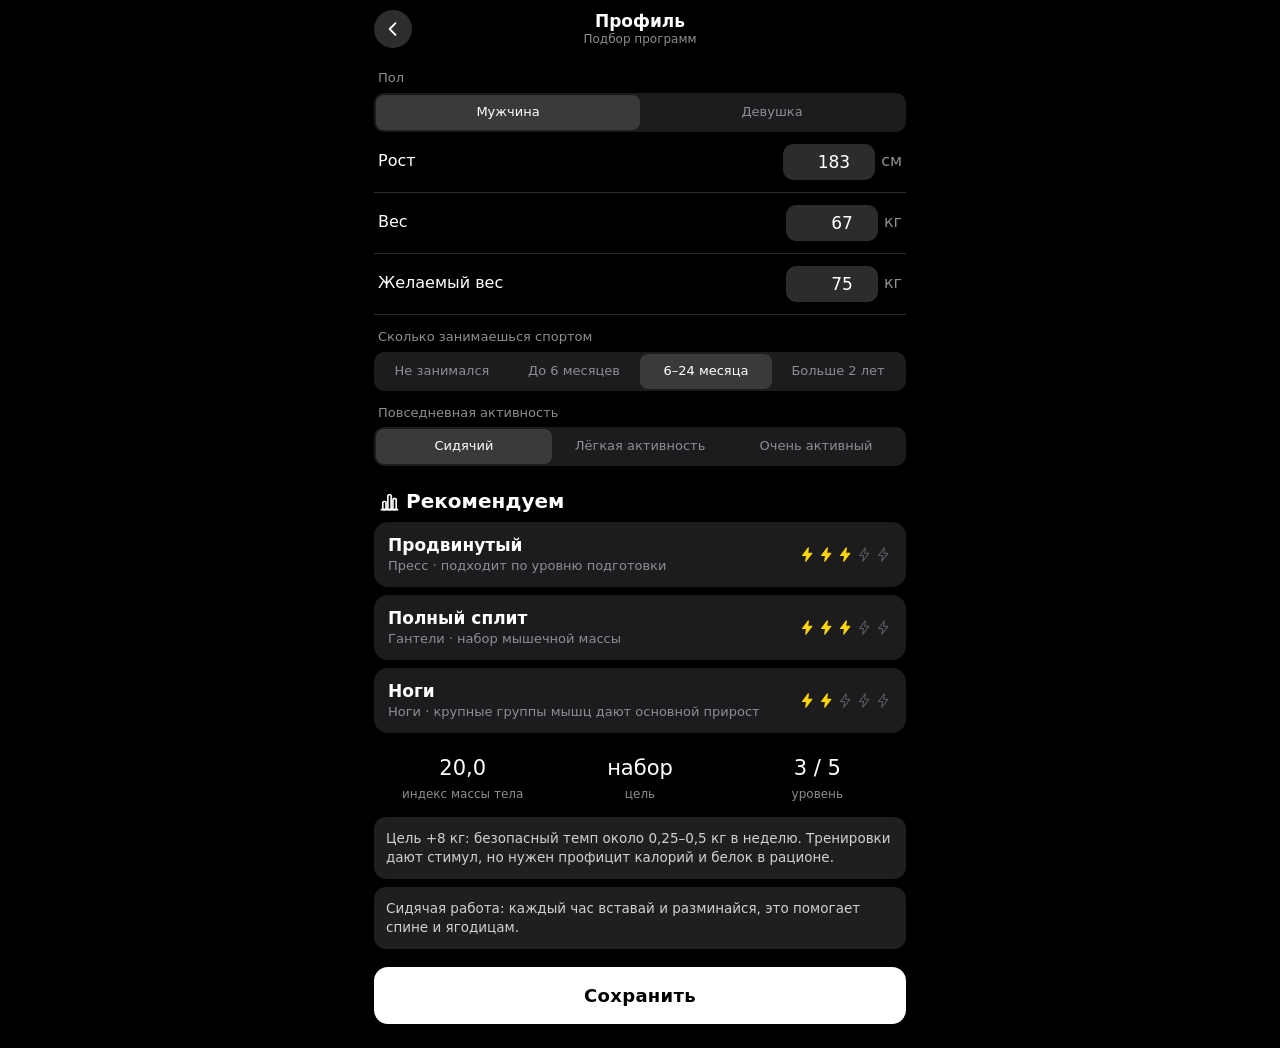
==== index.html @ 57a80816 "Первая версия" ====
<!doctype html>
<html lang="ru">
<head>
<meta charset="utf-8">
<meta name="viewport" content="width=device-width, initial-scale=1, viewport-fit=cover, user-scalable=no">
<title>Тренер</title>
<meta name="theme-color" content="#000000">
<meta name="apple-mobile-web-app-capable" content="yes">
<meta name="mobile-web-app-capable" content="yes">
<meta name="apple-mobile-web-app-status-bar-style" content="black-translucent">
<meta name="apple-mobile-web-app-title" content="Тренер">
<link rel="manifest" href="manifest.webmanifest">
<link rel="apple-touch-icon" href="icons/180.png">
<link rel="icon" href="icons/192.png">
<link rel="stylesheet" href="style.css">
</head>
<body>
<div id="app"></div>
<div id="sheet" class="sheet" hidden></div>
<script src="data.js"></script>
<script src="app.js"></script>
</body>
</html>
---- style.css ----
:root {
  --bg: #000; --fg: #fff; --dim: #8e8e93; --dim2: #5a5a5e; --card: #1c1c1e; --line: #2a2a2c;
  --sat: env(safe-area-inset-top, 0px); --sab: env(safe-area-inset-bottom, 0px);
}
* { box-sizing: border-box; -webkit-tap-highlight-color: transparent; }
html, body { margin: 0; height: 100%; background: var(--bg); color: var(--fg); overscroll-behavior: none; }
body { font: 16px/1.3 -apple-system, "SF Pro Text", system-ui, Roboto, sans-serif; -webkit-user-select: none; user-select: none; }
button { font: inherit; color: inherit; background: none; border: 0; padding: 0; cursor: pointer; }
#app { min-height: 100%; max-width: 560px; margin: 0 auto; position: relative; }
.screen { min-height: 100vh; min-height: 100dvh; padding-bottom: calc(var(--sab) + 24px); }

/* --- top bar --- */
.bar { display: flex; align-items: center; justify-content: space-between; padding: calc(var(--sat) + 10px) 14px 8px; position: relative; z-index: 2; }
.bar h1 { font-size: 17px; font-weight: 600; margin: 0; text-align: center; flex: 1; }
.bar small { display: block; font-size: 12px; color: var(--dim); font-weight: 400; }
.rbtn { width: 38px; height: 38px; border-radius: 50%; background: rgba(60, 60, 62, .75); display: grid; place-items: center; flex: none; }
.rbtn svg { width: 20px; height: 20px; stroke: #fff; fill: none; stroke-width: 2.2; stroke-linecap: round; stroke-linejoin: round; }
.rbtn.ghost { visibility: hidden; }

/* --- home --- */
.tabs { display: flex; gap: 8px; padding: 6px 14px 14px; }
.tab { flex: 1; padding: 10px 0; border-radius: 12px; background: var(--card); color: var(--dim); font-weight: 600; }
.tab.on { background: #fff; color: #000; }
.pcard { position: relative; display: block; width: calc(100% - 28px); margin: 0 14px 10px; height: 150px; border-radius: 16px; overflow: hidden; text-align: left; padding: 16px; background: linear-gradient(150deg, #3b3b3e 0%, #121213 70%); border: 1px solid var(--line); }
.pcard::before { content: ""; position: absolute; inset: 0; background: radial-gradient(circle at 85% 20%, rgba(255,255,255,.14), transparent 55%); }
.pcard b { position: relative; font-size: 22px; font-weight: 600; display: block; }
.pcard span { position: absolute; right: 14px; bottom: 12px; color: #d0d0d3; font-size: 14px; }
.pcard em { position: absolute; left: 16px; bottom: 12px; color: var(--dim); font-size: 13px; font-style: normal; }
.hint { color: var(--dim2); font-size: 13px; padding: 4px 18px 0; }

.nav { position: fixed; left: 0; right: 0; bottom: 0; display: flex; justify-content: center; background: rgba(0,0,0,.92); border-top: 1px solid var(--line); padding-bottom: var(--sab); z-index: 5; }
.nav > div { display: flex; width: 100%; max-width: 560px; }
.nav button { flex: 1; padding: 12px 0 10px; color: var(--dim); font-size: 12px; display: grid; justify-items: center; gap: 3px; }
.nav button.on { color: #fff; }
.nav svg { width: 24px; height: 24px; stroke: currentColor; fill: none; stroke-width: 1.9; stroke-linecap: round; stroke-linejoin: round; }
.has-nav { padding-bottom: calc(var(--sab) + 80px); }

/* --- program --- */
.hero { position: relative; height: 262px; margin-top: calc(-1 * (var(--sat) + 58px)); padding-top: calc(var(--sat) + 58px); background: linear-gradient(160deg, #4a4a4d 0%, #1b1b1c 55%, #0a0a0a 100%); overflow: hidden; }
.hero::after { content: ""; position: absolute; inset: 0; background: radial-gradient(circle at 78% 30%, rgba(255,255,255,.16), transparent 50%), repeating-linear-gradient(115deg, rgba(255,255,255,.03) 0 2px, transparent 2px 16px); }
.hero .sub { position: absolute; left: 0; right: 0; top: 48%; text-align: center; font-size: 22px; font-weight: 300; color: #e5e5e7; z-index: 1; }
.hero .stats { position: absolute; left: 14px; right: 14px; bottom: 12px; display: flex; justify-content: space-between; font-size: 13px; color: #e5e5e7; z-index: 1; }
.start { display: block; width: 100%; background: #fff; color: #000; padding: 20px 0; font-size: 18px; letter-spacing: .3px; text-align: center; font-weight: 500; }
.days { display: flex; justify-content: center; align-items: center; gap: 22px; padding: 16px 0 6px; font-size: 20px; }
.days button { width: 36px; height: 36px; display: grid; place-items: center; }
.days svg { width: 20px; height: 20px; stroke: #fff; fill: none; stroke-width: 2.4; stroke-linecap: round; stroke-linejoin: round; }
.days button:disabled { opacity: .25; }
.days .done { font-size: 12px; color: var(--dim); display: block; text-align: center; }
.items { padding: 4px 16px 0; }
.it { display: flex; align-items: center; gap: 14px; padding: 9px 0; }
.it img { width: 48px; height: 48px; border-radius: 8px; object-fit: cover; background: #222; flex: none; }
.it .t { flex: 1; min-width: 0; }
.it .t div { font-size: 16px; }
.it .t small { color: var(--dim2); font-size: 14px; }
.it .kg { color: #fff; font-size: 16px; padding: 8px 4px 8px 12px; }

/* --- workout --- */
.wk { display: flex; flex-direction: column; min-height: 100vh; min-height: 100dvh; padding-bottom: calc(var(--sab) + 14px); }
.wk .name { text-align: center; font-size: 24px; font-weight: 500; padding: 4px 20px 0; min-height: 66px; display: grid; place-items: center; line-height: 1.15; }
.fig { position: relative; flex: 1; min-height: 190px; max-height: 42vh; margin: 6px 12px 0; border-radius: 14px; overflow: hidden; background: #0d0d0e; }
.fig img { position: absolute; inset: 0; width: 100%; height: 100%; object-fit: contain; opacity: 0; filter: contrast(1.05); }
.fig img.a { animation: fa 1.5s steps(1, end) infinite; }
.fig img.b { animation: fb 1.5s steps(1, end) infinite; }
@keyframes fa { 0%, 49.99% { opacity: 1 } 50%, 100% { opacity: 0 } }
@keyframes fb { 0%, 49.99% { opacity: 0 } 50%, 100% { opacity: 1 } }
.ringbox { position: relative; width: 210px; height: 210px; margin: -28px auto 0; flex: none; z-index: 1; }
.ringbox svg { width: 100%; height: 100%; transform: rotate(-90deg); }
.ringbox circle { fill: rgba(20,20,22,.72); stroke-width: 4; }
.ringbox .bg { stroke: rgba(255,255,255,.22); }
.ringbox .fgc { stroke: #fff; stroke-linecap: round; fill: none; transition: stroke-dashoffset .12s linear; }
.ringbox .num { position: absolute; inset: 0; display: grid; place-content: center; text-align: center; }
.ringbox .num b { font-size: 76px; font-weight: 200; line-height: 1; letter-spacing: -2px; font-variant-numeric: tabular-nums; }
.ringbox .num small { color: #c9c9cc; font-size: 15px; margin-top: 4px; }
.ringbox .pp { position: absolute; left: 50%; bottom: 26px; transform: translateX(-50%); width: 44px; height: 36px; display: grid; place-items: center; }
.ringbox .pp svg { width: 22px; height: 22px; transform: none; fill: #fff; }
.setline { text-align: center; color: #cfcfd2; font-size: 15px; min-height: 22px; padding-top: 10px; }
.wt { display: inline-flex; align-items: center; gap: 10px; margin-left: 8px; }
.wt button { width: 28px; height: 28px; border-radius: 50%; background: #2a2a2c; font-size: 18px; line-height: 1; }
.big { margin: 12px 16px 0; background: #fff; color: #000; border-radius: 14px; padding: 17px 0; font-size: 18px; font-weight: 600; text-align: center; letter-spacing: .3px; }
.big.sec { background: #2a2a2c; color: #fff; }
.row2 { display: flex; gap: 10px; margin: 12px 16px 0; }
.row2 .big { flex: 1; margin: 0; }
.next { text-align: center; color: var(--dim2); font-size: 13px; margin-top: 16px; }
.next b { display: block; font-weight: 400; color: #d0d0d3; font-size: 17px; margin-top: 2px; min-height: 22px; }
.dots { display: flex; justify-content: center; gap: 6px; margin-top: 12px; }
.dots i { width: 6px; height: 6px; border-radius: 50%; background: #444; }
.dots i.done { background: #aaa; } .dots i.cur { background: #fff; }
.pulse .num b { animation: pl 1s ease-out; }
@keyframes pl { 0% { transform: scale(1.25) } 100% { transform: scale(1) } }

/* --- stats --- */
.sum { display: flex; justify-content: space-between; align-items: center; padding: 6px 20px 14px; }
.sum .c { text-align: center; } .sum b { font-size: 28px; font-weight: 300; display: block; } .sum small { color: var(--dim); font-size: 13px; }
.dh { background: #1f1f21; color: #cfcfd2; text-align: center; padding: 10px; font-size: 15px; }
.hrow { display: flex; align-items: center; justify-content: space-between; padding: 14px 18px; border-bottom: 1px solid var(--line); }
.hrow .l div { font-size: 17px; } .hrow .l small { color: var(--dim); font-size: 14px; }
.hrow .r { text-align: right; color: #d0d0d3; font-size: 14px; line-height: 1.7; }
.empty { text-align: center; color: var(--dim2); padding: 60px 30px; }
.link { color: #fff; text-decoration: underline; padding: 14px 18px; display: inline-block; }

/* --- finish / sheet --- */
.fin { display: grid; place-content: center; text-align: center; min-height: 100vh; padding: 30px; gap: 8px; }
.fin h2 { font-size: 30px; font-weight: 300; margin: 0 0 14px; }
.fin .g { display: flex; justify-content: center; gap: 28px; margin-bottom: 22px; } .fin .g div b { display: block; font-size: 30px; font-weight: 300; } .fin .g small { color: var(--dim); }
.sheet { position: fixed; inset: 0; background: rgba(0,0,0,.6); z-index: 20; display: flex; align-items: flex-end; justify-content: center; }
.sheet[hidden] { display: none; }
.sheet .in { background: #1c1c1e; width: 100%; max-width: 560px; border-radius: 18px 18px 0 0; padding: 18px 18px calc(var(--sab) + 18px); }
.sheet h3 { margin: 0 0 12px; font-size: 18px; font-weight: 600; }
.sheet .opt { display: flex; justify-content: space-between; align-items: center; padding: 12px 0; border-bottom: 1px solid #2c2c2e; gap: 12px; }
.sheet .opt small { color: var(--dim); display: block; font-size: 12px; }
.seg { display: flex; background: #2c2c2e; border-radius: 9px; padding: 2px; } .seg button { padding: 6px 12px; border-radius: 7px; font-size: 14px; color: var(--dim); } .seg button.on { background: #fff; color: #000; }
.sheet input[type=range] { width: 130px; }
.sheet .big { margin: 16px 0 0; }

@media (max-height: 720px) {
  .ringbox { width: 168px; height: 168px; margin-top: -20px; }
  .ringbox .num b { font-size: 58px; }
  .ringbox .pp { bottom: 14px; }
  .fig { min-height: 120px; }
  .wk .name { font-size: 21px; min-height: 52px; }
  .big { padding: 14px 0; }
}
.sheet textarea, .sheet input[type=number] { width: 100%; background: #2c2c2e; color: #fff; border: 0; border-radius: 10px; padding: 10px; font: 13px/1.4 ui-monospace, monospace; -webkit-user-select: text; user-select: text; }
.sheet input[type=number] { width: 110px; font: 17px system-ui; text-align: right; }

/* анимированные фигуры (gif на белом фоне → светлая фигура на чёрном, как в оригинале) */
.fig.gif { background: #000; }
.fig.gif img { opacity: 1; animation: none; object-fit: contain; filter: invert(1) hue-rotate(180deg) contrast(1.08); image-rendering: auto; }
.it img { background: #000; }
.it img[src^="gif/"] { filter: invert(1) hue-rotate(180deg) contrast(1.08); }
.days .dl { text-align: center; min-width: 190px; }
.days .done { max-width: 230px; margin: 2px auto 0; }
.sheet .big { display: block; width: 100%; }

/* иконки и аналитика */
.ic { display: inline-block; width: 1.15em; height: 1.15em; vertical-align: -0.22em; margin-right: 5px; }
.ic svg { width: 100%; height: 100%; stroke: currentColor; fill: none; stroke-width: 1.7; stroke-linecap: round; stroke-linejoin: round; display: block; }
.empty.small { padding: 22px 30px; }
.cal { margin: 4px 14px 0; background: var(--card); border-radius: 16px; padding: 12px 10px 10px; }
.calh { display: flex; align-items: center; justify-content: space-between; padding: 0 4px 8px; font-size: 17px; }
.calh button { width: 36px; height: 36px; display: grid; place-items: center; color: #fff; }
.calh svg { width: 22px; height: 22px; stroke: currentColor; fill: none; stroke-width: 2; stroke-linecap: round; stroke-linejoin: round; }
.cw, .cg { display: grid; grid-template-columns: repeat(7, 1fr); }
.cw span { text-align: center; font-size: 11px; color: var(--dim); padding-bottom: 4px; }
.cd { position: relative; aspect-ratio: 1; display: grid; place-items: center; color: #fff; font-size: 14px; border-radius: 50%; margin: 1px; }
.cd .ring { position: absolute; inset: 0; width: 100%; height: 100%; }
.cd span { position: relative; }
.cd.today span { font-weight: 700; text-decoration: underline; text-underline-offset: 3px; }
.cd.sel { background: #2c2c2e; }
.cd b, .cb { position: absolute; right: -1px; top: -1px; min-width: 15px; height: 15px; border-radius: 8px; background: #fff; color: #000; font-size: 10px; line-height: 15px; text-align: center; font-weight: 700; }
.cb { position: static; display: inline-block; margin-right: 4px; }
.cleg { display: flex; flex-wrap: wrap; gap: 4px 14px; padding: 8px 6px 0; font-size: 12px; color: var(--dim); }
.dot { display: inline-block; width: 9px; height: 9px; border-radius: 50%; margin-right: 7px; }
.sh { padding: 22px 18px 8px; font-size: 20px; font-weight: 600; }
.seg.wide { display: flex; margin: 0 14px; background: var(--card); border-radius: 10px; padding: 2px; }
.seg.wide button { flex: 1; padding: 8px 0; font-size: 13px; color: var(--dim); border-radius: 8px; }
.seg.wide button.on { background: #3a3a3c; color: #fff; }
.tiles { display: grid; grid-template-columns: 1fr 1fr; gap: 10px; margin: 12px 14px 0; }
.tile { background: var(--card); border-radius: 14px; padding: 14px; }
.tile .ic { width: 22px; height: 22px; color: var(--dim); margin: 0 0 6px; display: block; }
.tile b { font-size: 24px; font-weight: 300; display: block; }
.tile small { color: var(--dim); font-size: 13px; }
.ch { margin: 12px 14px 0; background: var(--card); border-radius: 14px; padding: 12px 10px 10px; }
.ch h3 { margin: 0 4px 6px; font-size: 15px; font-weight: 500; }
.chart svg { width: 100%; height: auto; display: block; touch-action: pan-y; }
.chart .gl { stroke: #2c2c2e; stroke-width: 1; } .chart .gl.base { stroke: #48484a; }
.chart .ax { fill: #8e8e93; font-size: 10px; }
.chart .bar { transition: opacity .15s; } .chart .bar.dim { opacity: .35; }
.chart .hit { fill: transparent; cursor: pointer; }
.chart .cap { min-height: 18px; padding: 4px 4px 0; font-size: 12.5px; color: #d0d0d3; }

/* подсказки, «на каждую ногу», кнопки − / + */
.fig .chip { position: absolute; left: 10px; top: 10px; background: #fff; color: #000; font-size: 12px; font-weight: 600; padding: 4px 10px; border-radius: 12px; z-index: 1; }
.ringrow { display: flex; align-items: center; justify-content: center; gap: 12px; margin-top: -28px; position: relative; z-index: 1; flex: none; }
.ringrow .ringbox { margin: 0; }
.adj { width: 52px; height: 52px; border-radius: 50%; background: #2a2a2c; color: #fff; font-size: 30px; font-weight: 300; line-height: 1; display: grid; place-content: center; text-align: center; margin-top: 28px; }
.adj small { display: block; font-size: 10px; color: var(--dim); line-height: 1; margin-top: -2px; }
.adj:active { background: #444; }
.hint .ic { color: var(--dim); }
@media (max-height: 720px) { .ringrow { margin-top: -20px; } .adj { width: 46px; height: 46px; margin-top: 20px; } }
.tipbtn { position: absolute; right: 10px; top: 10px; width: 38px; height: 38px; border-radius: 50%; background: rgba(60,60,62,.75); display: grid; place-items: center; z-index: 1; }
.tipbtn svg { width: 22px; height: 22px; stroke: #fff; fill: none; stroke-width: 2; stroke-linecap: round; }
.adj.off { visibility: hidden; }
.tiptext { font-size: 16px; line-height: 1.4; color: #e5e5e7; }

/* карточки программ: сложность, подсказка, заглушки */
.tabs { gap: 6px; } .tab { font-size: 14px; padding: 10px 0; }
.pcard::before { pointer-events: none; }
.pmain { position: absolute; inset: 0; width: 100%; text-align: left; padding: 16px; }
.pmain b { position: relative; font-size: 22px; font-weight: 600; display: block; }
.bolts { display: inline-flex; gap: 2px; }
.pmain .bolts { position: absolute; left: 16px; top: 52px; }
.bolts .ic { width: 17px; height: 17px; margin: 0; }
.bolts .ic svg { stroke: #5a5a5e; stroke-width: 1.6; }
.bolts .ic.on svg { fill: #ffd60a; stroke: #ffd60a; }
.phelp { position: absolute; top: 10px; right: 10px; width: 34px; height: 34px; border-radius: 50%; background: rgba(60,60,62,.75); display: grid; place-items: center; z-index: 3; }
.phelp svg { width: 20px; height: 20px; stroke: #fff; fill: none; stroke-width: 2; stroke-linecap: round; stroke-linejoin: round; }
.preq { display: none; position: absolute; inset: 0; z-index: 2; background: rgba(16,16,18,.97); padding: 14px 54px 12px 16px; font-size: 13px; line-height: 1.35; color: #e0e0e3; overflow: auto; }
.preq b { display: block; margin-bottom: 5px; font-size: 14px; color: #fff; }
.pcard.open .preq { display: block; }
.pcard.stub .pmain { opacity: .6; }
.forme { position: absolute; top: 15px; right: 54px; background: #fff; color: #000; font-style: normal; font-size: 11px; font-weight: 700; padding: 3px 9px; border-radius: 10px; z-index: 1; }
.recobar { display: grid; grid-template-columns: 1fr auto; align-items: center; column-gap: 8px; width: calc(100% - 28px); margin: 0 14px 10px; padding: 11px 14px; background: var(--card); border-radius: 14px; text-align: left; }
.recobar span { font-weight: 600; } .recobar small { grid-column: 1; color: var(--dim); font-size: 13px; }
.recobar svg { grid-row: 1 / span 2; grid-column: 2; width: 18px; height: 18px; stroke: var(--dim); fill: none; stroke-width: 2; stroke-linecap: round; stroke-linejoin: round; }

/* профиль */
.form { padding: 0 14px; }
.form .lab { color: var(--dim); font-size: 13px; padding: 14px 4px 6px; }
.form .seg.wide { margin: 0; display: grid; grid-template-columns: repeat(auto-fit, minmax(110px, 1fr)); }
.form .seg.wide button { font-size: 13px; padding: 9px 4px; }
.form .opt { display: flex; justify-content: space-between; align-items: center; padding: 12px 4px; border-bottom: 1px solid #2c2c2e; }
.nin { display: flex; align-items: center; color: var(--dim); gap: 6px; }
.nin input { width: 92px; background: #2c2c2e; color: #fff; border: 0; border-radius: 10px; padding: 8px 10px; font: 17px system-ui; text-align: right; -webkit-user-select: text; user-select: text; }
.recs { padding: 0 14px; }
.rrow { display: flex; justify-content: space-between; align-items: center; gap: 10px; width: 100%; padding: 12px 14px; margin-bottom: 8px; background: var(--card); border-radius: 14px; text-align: left; }
.rrow b { display: block; font-size: 17px; font-weight: 600; } .rrow small { color: var(--dim); font-size: 13px; display: block; margin-top: 2px; }
.stat3 { display: grid; grid-template-columns: repeat(3, 1fr); text-align: center; padding: 14px 14px 6px; }
.stat3 b { display: block; font-size: 21px; font-weight: 300; } .stat3 small { color: var(--dim); font-size: 12px; }
.note { margin: 8px 14px 0; padding: 12px; background: #1f1f21; border-radius: 12px; color: #d0d0d3; font-size: 13.5px; line-height: 1.4; }
.pcard .bolts { position: absolute; left: 16px; top: 52px; right: auto; bottom: auto; }
.pcard .bolts .ic { position: static; display: inline-block; right: auto; bottom: auto; }
.preq { background: #121214; }
#psave { display: block; width: calc(100% - 28px); margin: 18px 14px 0; }
.pmain { display: block; }
.pmain { display: flex; flex-direction: column; justify-content: flex-start; align-items: flex-start; }
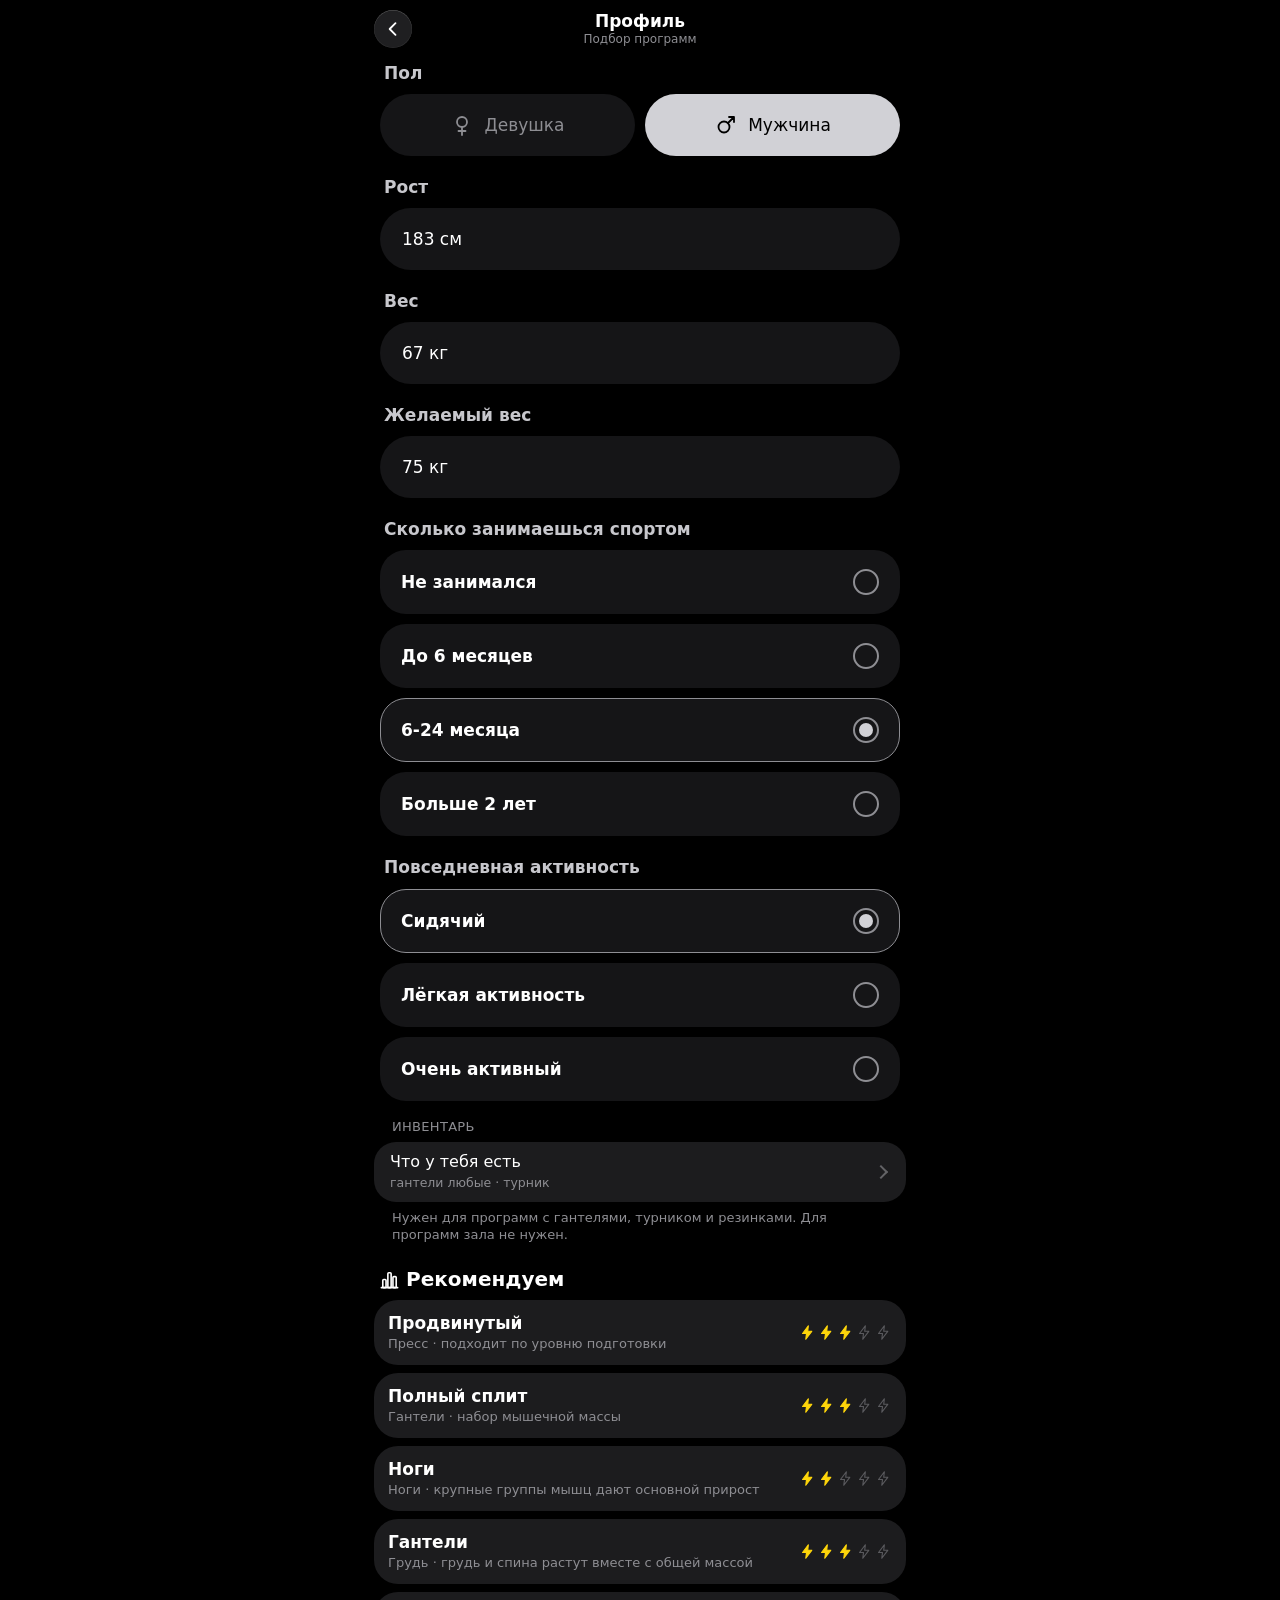
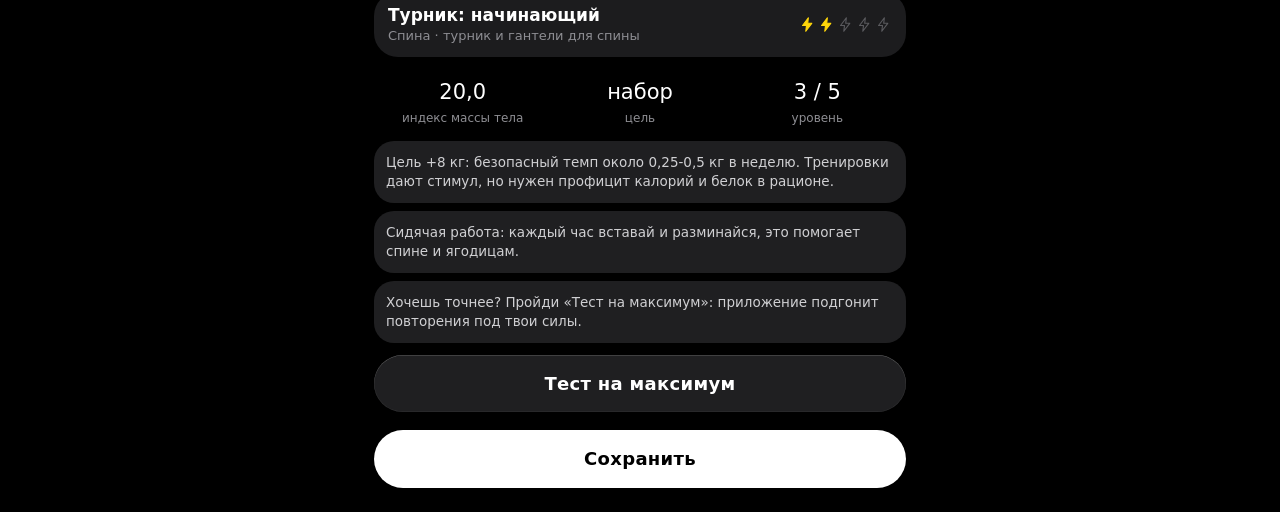
==== commit 4a366d1d: "Питание: подсчёт калорий и БЖУ" ====
--- a/index.html
+++ b/index.html
@@ -18,6 +18,8 @@
 <div id="app"></div>
 <div id="sheet" class="sheet" hidden></div>
 <script src="data.js"></script>
+<script src="articles.js"></script>
+<script src="nutrition.js"></script>
 <script src="app.js"></script>
 </body>
 </html>
--- a/style.css
+++ b/style.css
@@ -18,8 +18,9 @@
 .rbtn.ghost { visibility: hidden; }
 
 /* --- home --- */
-.tabs { display: flex; gap: 8px; padding: 6px 14px 14px; }
-.tab { flex: 1; padding: 10px 0; border-radius: 12px; background: var(--card); color: var(--dim); font-weight: 600; }
+.tabs { display: flex; gap: 8px; padding: 6px 14px 14px; overflow-x: auto; scrollbar-width: none; }
+.tabs::-webkit-scrollbar { display: none; }
+.tab { flex: 1 0 auto; padding: 10px 14px; white-space: nowrap; border-radius: 12px; background: var(--card); color: var(--dim); font-weight: 600; }
 .tab.on { background: #fff; color: #000; }
 .pcard { position: relative; display: block; width: calc(100% - 28px); margin: 0 14px 10px; height: 150px; border-radius: 16px; overflow: hidden; text-align: left; padding: 16px; background: linear-gradient(150deg, #3b3b3e 0%, #121213 70%); border: 1px solid var(--line); }
 .pcard::before { content: ""; position: absolute; inset: 0; background: radial-gradient(circle at 85% 20%, rgba(255,255,255,.14), transparent 55%); }
@@ -82,8 +83,9 @@
 .row2 .big { flex: 1; margin: 0; }
 .next { text-align: center; color: var(--dim2); font-size: 13px; margin-top: 16px; }
 .next b { display: block; font-weight: 400; color: #d0d0d3; font-size: 17px; margin-top: 2px; min-height: 22px; }
-.dots { display: flex; justify-content: center; gap: 6px; margin-top: 12px; }
-.dots i { width: 6px; height: 6px; border-radius: 50%; background: #444; }
+.dots { --d: 6px; display: flex; justify-content: center; align-items: center; gap: var(--d); margin: 12px auto 0; padding: 0 14px; box-sizing: border-box; max-width: 100%; }
+.dots .dg { display: flex; flex-direction: column; gap: calc(var(--d) * .6); }
+.dots i { width: var(--d); height: var(--d); border-radius: 50%; background: #444; flex: none; }
 .dots i.done { background: #aaa; } .dots i.cur { background: #fff; }
 .pulse .num b { animation: pl 1s ease-out; }
 @keyframes pl { 0% { transform: scale(1.25) } 100% { transform: scale(1) } }
@@ -184,7 +186,7 @@
 .tiptext { font-size: 16px; line-height: 1.4; color: #e5e5e7; }
 
 /* карточки программ: сложность, подсказка, заглушки */
-.tabs { gap: 6px; } .tab { font-size: 14px; padding: 10px 0; }
+.tabs { gap: 6px; } .tab { font-size: 14px; padding: 10px 14px; }
 .pcard::before { pointer-events: none; }
 .pmain { position: absolute; inset: 0; width: 100%; text-align: left; padding: 16px; }
 .pmain b { position: relative; font-size: 22px; font-weight: 600; display: block; }
@@ -199,7 +201,7 @@
 .preq b { display: block; margin-bottom: 5px; font-size: 14px; color: #fff; }
 .pcard.open .preq { display: block; }
 .pcard.stub .pmain { opacity: .6; }
-.forme { position: absolute; top: 15px; right: 54px; background: #fff; color: #000; font-style: normal; font-size: 11px; font-weight: 700; padding: 3px 9px; border-radius: 10px; z-index: 1; }
+.forme { position: absolute; top: 15px; right: 94px; background: #fff; color: #000; font-style: normal; font-size: 11px; font-weight: 700; padding: 3px 9px; border-radius: 10px; z-index: 1; }
 .recobar { display: grid; grid-template-columns: 1fr auto; align-items: center; column-gap: 8px; width: calc(100% - 28px); margin: 0 14px 10px; padding: 11px 14px; background: var(--card); border-radius: 14px; text-align: left; }
 .recobar span { font-weight: 600; } .recobar small { grid-column: 1; color: var(--dim); font-size: 13px; }
 .recobar svg { grid-row: 1 / span 2; grid-column: 2; width: 18px; height: 18px; stroke: var(--dim); fill: none; stroke-width: 2; stroke-linecap: round; stroke-linejoin: round; }
@@ -224,3 +226,368 @@
 #psave { display: block; width: calc(100% - 28px); margin: 18px 14px 0; }
 .pmain { display: block; }
 .pmain { display: flex; flex-direction: column; justify-content: flex-start; align-items: flex-start; }
+.vopt { align-items: flex-start; flex-wrap: wrap; }
+#vsel { background: #2c2c2e; color: #fff; border: 0; border-radius: 10px; padding: 8px 10px; font-size: 15px; max-width: 170px; }
+.tin { width: 96px; background: #2c2c2e; color: #fff; border: 0; border-radius: 10px; padding: 8px 10px; font: 17px system-ui; text-align: right; -webkit-user-select: text; user-select: text; }
+
+
+/* ===== оформление в стиле iOS: группы, переключатели, «стекло» ===== */
+.glab { color: var(--dim); font-size: 13px; text-transform: uppercase; letter-spacing: .3px; padding: 18px 32px 7px; }
+.gfoot { color: var(--dim); font-size: 13px; line-height: 1.38; padding: 7px 32px 0; }
+.grp { margin: 0 14px; background: #1c1c1e; border-radius: 12px; overflow: hidden; }
+.grp .opt, .sheet .grp .opt, .form .grp .opt { display: flex; justify-content: space-between; align-items: center; gap: 12px; width: 100%; min-height: 46px; padding: 10px 16px; border: 0; border-bottom: .5px solid #38383a; text-align: left; color: #fff; font-size: 16px; background: none; box-sizing: border-box; }
+.grp .opt:last-child { border-bottom: 0; }
+.grp .opt small { display: block; color: var(--dim); font-size: 12.5px; margin-top: 2px; }
+.grp .segrow { padding: 8px 10px; }
+.grp .seg.wide { margin: 0; }
+.grp .pick.on::after { content: ''; width: 7px; height: 13px; border: solid #0a84ff; border-width: 0 2.5px 2.5px 0; transform: rotate(45deg); margin-right: 6px; }
+.grp select { background: none; color: #0a84ff; border: 0; font-size: 16px; max-width: 58%; text-align: right; text-align-last: right; -webkit-appearance: none; appearance: none; }
+.grp .nin input, .grp .tin { background: none; color: #0a84ff; padding: 4px 0; }
+.sw { position: relative; flex: none; width: 51px; height: 31px; border-radius: 16px; background: rgba(120,120,128,.36); transition: background .2s; }
+.sw::after { content: ''; position: absolute; top: 2px; left: 2px; width: 27px; height: 27px; border-radius: 50%; background: #fff; box-shadow: 0 3px 8px rgba(0,0,0,.28), 0 1px 1px rgba(0,0,0,.16); transition: transform .22s cubic-bezier(.3,.9,.3,1); }
+.sw.on { background: #34c759; } .sw.on::after { transform: translateX(20px); }
+.sheet .in { max-height: 90vh; overflow-y: auto; -webkit-overflow-scrolling: touch; }
+.sheet .grp { margin: 0; }
+.sheet .glab, .sheet .gfoot { padding-left: 16px; padding-right: 16px; }
+.sheet .in { background: rgba(28,28,30,.82); -webkit-backdrop-filter: blur(28px) saturate(180%); backdrop-filter: blur(28px) saturate(180%); border-top: .5px solid rgba(255,255,255,.14); }
+.sheet { background: rgba(0,0,0,.42); }
+.rbtn, .adj, .big.sec, .tab:not(.on), .seg, .wt button { background: rgba(120,120,128,.26); -webkit-backdrop-filter: blur(18px) saturate(170%); backdrop-filter: blur(18px) saturate(170%); box-shadow: inset 0 .5px 0 rgba(255,255,255,.22), inset 0 0 0 .5px rgba(255,255,255,.08); }
+.seg.wide { background: rgba(120,120,128,.24); }
+.seg button.on, .seg.wide button.on { background: #636366; color: #fff; box-shadow: 0 2px 6px rgba(0,0,0,.3); }
+.grp .seg { background: rgba(120,120,128,.24); }
+.nav { background: rgba(22,22,24,.62); -webkit-backdrop-filter: blur(24px) saturate(180%); backdrop-filter: blur(24px) saturate(180%); border-top: .5px solid rgba(255,255,255,.12); }
+.big { border-radius: 16px; }
+
+/* ===== больше закруглений ===== */
+.big { border-radius: 999px; }
+.tab { border-radius: 999px; }
+.pcard, .recobar, .rrow, .tile, .ch, .cal { border-radius: 24px; }
+.grp { border-radius: 22px; }
+.note { border-radius: 20px; }
+.fig { border-radius: 26px; }
+.fig .chip, .forme { border-radius: 999px; }
+.it img { border-radius: 14px; }
+.sheet .in { border-radius: 30px 30px 0 0; }
+.seg, .seg.wide { border-radius: 14px; } .seg button, .seg.wide button { border-radius: 11px; }
+.nin input, .tin, #vsel, .sheet textarea, .sheet input[type=number] { border-radius: 14px; }
+.cd b, .cb { border-radius: 12px; }
+.nav { border-radius: 26px 26px 0 0; }
+
+/* ===== плоские переключатели: высота вдвое меньше ===== */
+.sw { width: 44px; height: 16px; border-radius: 999px; }
+.sw::after { top: -3px; left: -1px; width: 22px; height: 22px; box-shadow: 0 2px 6px rgba(0,0,0,.35); }
+.sw.on::after { transform: translateX(23px); }
+
+/* кружок целиком внутри плоской дорожки */
+.sw::after { top: 2px; left: 2px; width: 20px; height: 12px; border-radius: 999px; box-shadow: 0 1px 2px rgba(0,0,0,.3); }
+.sw.on::after { transform: translateX(20px); }
+
+/* ===== окно инвентаря ===== */
+.eq { background: #1c1c1e; border-radius: 24px; padding: 12px; margin: 12px 0 0; }
+.eq .pic { background: #0d0d0e; border-radius: 18px; height: 150px; overflow: hidden; }
+.eq .pic img { width: 100%; height: 100%; object-fit: cover; object-position: 50% 15%; filter: grayscale(1); display: block; }
+.eqh { display: flex; justify-content: space-between; align-items: center; gap: 10px; padding: 12px 4px 2px; font-size: 17px; font-weight: 600; }
+.eqh small, .eq small.dim { display: block; color: var(--dim); font-size: 13px; font-weight: 400; margin-top: 2px; }
+.eq small.dim { margin: 10px 4px 0; line-height: 1.35; }
+.eq .seg.wide { display: flex; }
+.chips { display: flex; flex-wrap: wrap; gap: 8px; margin: 12px 0 0; }
+.chp { background: rgba(120,120,128,.3); color: #fff; border-radius: 999px; padding: 8px 8px 8px 14px; font-size: 15px; display: inline-flex; align-items: center; gap: 8px; }
+.chp i { font-style: normal; width: 20px; height: 20px; border-radius: 50%; background: rgba(255,255,255,.18); display: grid; place-items: center; font-size: 14px; line-height: 1; }
+.addrow { display: flex; gap: 8px; margin-top: 12px; }
+.addrow input { flex: 1; min-width: 0; background: #2c2c2e; color: #fff; border: 0; border-radius: 999px; padding: 11px 16px; font: 16px system-ui; -webkit-user-select: text; user-select: text; }
+.addbtn { background: #fff; color: #000; border-radius: 999px; padding: 0 18px; font-weight: 600; font-size: 15px; }
+.chev::after { content: ''; width: 8px; height: 8px; border: solid #636366; border-width: 2px 2px 0 0; transform: rotate(45deg); flex: none; margin-right: 4px; }
+.grp .opt small { font-size: 12.5px; }
+
+.pfav { position: absolute; top: 10px; right: 50px; width: 34px; height: 34px; border-radius: 50%; background: rgba(60,60,62,.75); display: grid; place-items: center; z-index: 3; }
+.pfav svg { width: 20px; height: 20px; stroke: #fff; fill: none; stroke-width: 2; stroke-linejoin: round; }
+.pfav.on svg, .favh svg.on { fill: #ffd60a; stroke: #ffd60a; }
+.favh { display: flex; align-items: center; gap: 8px; padding-top: 12px; padding-bottom: 8px; font-size: 17px; }
+.favh svg { width: 20px; height: 20px; }
+.favh.dim { color: var(--dim); }
+
+/* карточки с фото: слева фото, справа градиент в цвет карточки */
+.pph { position: absolute; left: 0; top: 0; bottom: 0; width: 70%; height: 100%; object-fit: cover; filter: grayscale(1) brightness(.5); -webkit-mask-image: linear-gradient(to right, #000 30%, transparent 98%); mask-image: linear-gradient(to right, #000 30%, transparent 98%); pointer-events: none; z-index: 0; }
+.pcard::before { z-index: 0; }
+.pcard .pmain { z-index: 1; }
+.pcard.stub .pph { opacity: .5; }
+/* советы */
+.acard { position: relative; display: block; width: calc(100% - 28px); margin: 0 14px 12px; border-radius: 24px; overflow: hidden; text-align: left; background: var(--card); border: 1px solid var(--line); }
+.acard img { display: block; width: 100%; height: 150px; object-fit: cover; filter: grayscale(1) brightness(.85); }
+.acard b { display: block; padding: 12px 16px 2px; font-size: 18px; font-weight: 600; line-height: 1.2; }
+.acard small { display: block; padding: 0 16px 14px; color: var(--dim); font-size: 14px; }
+.atag { position: absolute; top: 12px; left: 12px; background: rgba(0,0,0,.6); -webkit-backdrop-filter: blur(10px); backdrop-filter: blur(10px); color: #fff; font-size: 12px; font-weight: 600; padding: 4px 10px; border-radius: 999px; }
+.ahero { display: block; width: calc(100% - 28px); margin: 0 14px; height: 190px; object-fit: cover; border-radius: 24px; filter: grayscale(1) brightness(.88); }
+.art { padding: 16px 20px 24px; line-height: 1.5; }
+.art h2 { font-size: 24px; line-height: 1.2; margin: 0 0 12px; }
+.art h3 { font-size: 18px; margin: 20px 0 6px; }
+.art p { margin: 0 0 10px; color: #e2e2e5; }
+.art ul { margin: 0 0 10px; padding-left: 20px; color: #e2e2e5; }
+.art li { margin-bottom: 6px; }
+.pcard .pmain b, .pcard em, .pcard span { text-shadow: 0 1px 8px rgba(0,0,0,.85); }
+.pcard em, .pcard span { color: #e4e4e7; }
+
+/* календарь: колонки строго равны, ячейки растягиваются (Safari не растягивает button в grid сам) */
+.cw, .cg { grid-template-columns: repeat(7, minmax(0, 1fr)); }
+.cg > i { display: block; aspect-ratio: 1; } .cg2 > i { aspect-ratio: auto; }
+.cd { width: calc(100% - 2px); min-width: 0; justify-self: center; padding: 0; }
+.cw span { min-width: 0; }
+
+/* минималистичный экран тренировки */
+.wk .fig, .wk .fig.gif { background: transparent; border-radius: 0; margin: 0 8px; }
+.wk .ringbox circle { fill: transparent; stroke-width: 2; }
+.wk .ringbox .bg { stroke: rgba(255,255,255,.28); }
+.wk .ringbox .fgc { stroke-width: 2.5; }
+.wk .ringbox .num b { font-weight: 100; letter-spacing: -3px; }
+.wk .ringbox .num small { font-weight: 200; color: #d8d8dc; font-size: 20px; }
+.wk .ringbox .pp { background: none; }
+.wk .ringbox .pp svg { width: 20px; height: 20px; opacity: .85; }
+.wk .adj { background: transparent; -webkit-backdrop-filter: none; backdrop-filter: none; box-shadow: none; border: 0; width: 64px; height: 64px; font-size: 52px; font-weight: 100; color: #fff; }
+.wk .adj small { display: none; }
+.wk .name { font-weight: 300; font-size: 26px; }
+.wk .setline { font-weight: 300; }
+.wk .next { font-weight: 300; }
+.wk .next b { font-weight: 300; }
+.wk .big.sec { background: transparent; -webkit-backdrop-filter: none; backdrop-filter: none; box-shadow: none; border: 1px solid rgba(255,255,255,.35); }
+.wk .big { font-weight: 500; letter-spacing: .6px; }
+
+/* фигура: фоновый слой, всегда по центру и не двигается при смене нижней части */
+.wk { position: relative; overflow: hidden; }
+.wk .bar, .wk .name { position: relative; z-index: 2; }
+.wk .fig, .wk .fig.gif { position: absolute; left: 0; right: 0; --fh: min(135vw, 74dvh); top: calc(48% - var(--fh) * .5); width: 100%; height: var(--fh); max-height: none; min-height: 0; margin: 0; flex: none; z-index: 0; pointer-events: none; }
+.wk .fig .tipbtn, .wk .fig .chip { pointer-events: auto; }
+.wk .tipbtn { position: fixed; top: 118px; right: 16px; z-index: 3; }
+.wk .fig .chip { position: fixed; top: 128px; left: 16px; z-index: 3; }
+.wk .low { position: relative; z-index: 1; margin-top: auto; display: flex; flex-direction: column; }
+.wk .setline { min-height: 46px; }
+.wk .btnslot { min-height: 64px; }
+.wk .btnslot .big { margin-top: 12px; }
+.wk .btnslot { display: flex; flex-direction: column; justify-content: flex-start; }
+.wk .btnslot .big { align-self: stretch; }
+/* нижняя часть компактнее, чтобы фигура была видна */
+.wk .ringbox { width: 172px; height: 172px; }
+.wk .ringbox .num b { font-size: 62px; }
+.wk .ringbox .num small { font-size: 17px; }
+.wk .ringrow { margin-top: 0; gap: 8px; }
+.wk .adj { width: 56px; height: 56px; font-size: 44px; margin-top: 0; }
+.wk .setline { min-height: 40px; font-size: 14px; padding-top: 8px; }
+.wk .btnslot { min-height: 56px; }
+.wk .btnslot .big { margin-top: 8px; padding: 14px 0; font-size: 17px; }
+.wk .next { margin-top: 10px; font-size: 12px; }
+.wk .next b { font-size: 15px; min-height: 20px; }
+.wk .fig, .wk .fig.gif { top: calc(45% - var(--fh) * .5); }
+
+/* тумблер выше в 1,5 раза и удобнее для нажатия */
+.sw { height: 24px; }
+.sw::after { top: 3px; left: 2px; width: 20px; height: 18px; }
+.sw.on::after { transform: translateX(20px); }
+.sw::before { content: ''; position: absolute; inset: -10px -6px; }
+.rbtn#mic { margin-right: 6px; }
+.rbtn#mic svg { fill: none; stroke: currentColor; stroke-width: 2; stroke-linecap: round; }
+.rbtn#mic.on { background: #ff3b30; color: #fff; }
+
+/* --- питание --- */
+.fdays { display: flex; align-items: center; justify-content: center; gap: 18px; padding: 2px 14px 10px; }
+.fdays b { min-width: 120px; text-align: center; font-size: 16px; font-weight: 600; }
+.fdays button { width: 34px; height: 34px; border-radius: 50%; background: rgba(120,120,128,.26); display: grid; place-items: center; }
+.fdays button svg { width: 18px; height: 18px; stroke: #fff; fill: none; stroke-width: 2.4; stroke-linecap: round; stroke-linejoin: round; }
+.fdays .nx svg { transform: scaleX(-1); }
+.fcard { display: flex; align-items: center; gap: 16px; margin: 0 14px; padding: 16px; background: var(--card); border-radius: 24px; }
+.fring { position: relative; width: 124px; height: 124px; flex: none; }
+.fring svg { width: 100%; height: 100%; display: block; }
+.fring circle { fill: none; stroke-width: 11; }
+.fring .bg { stroke: #2c2c2e; }
+.fring .fg { stroke: #30d158; stroke-linecap: round; transition: stroke-dasharray .4s; }
+.fring .fg.over { stroke: #ff453a; }
+.fring > div { position: absolute; inset: 0; display: grid; place-content: center; text-align: center; }
+.fring b { font-size: 26px; font-weight: 600; line-height: 1; }
+.fring small { color: var(--dim); font-size: 12px; margin-top: 3px; }
+.fmac { flex: 1; min-width: 0; display: grid; gap: 9px; }
+.mb > div { display: flex; justify-content: space-between; font-size: 12.5px; color: var(--dim); margin-bottom: 4px; }
+.mb b { color: #fff; font-weight: 500; }
+.mb i { display: block; height: 6px; border-radius: 3px; background: #2c2c2e; overflow: hidden; }
+.mb u { display: block; height: 100%; border-radius: 3px; }
+.ft { color: var(--dim); font-size: 12px; }
+.mtiles { display: grid; grid-template-columns: 1fr 1fr; gap: 10px; padding: 12px 14px 0; }
+.mt { position: relative; background: var(--card); border-radius: 20px; padding: 14px; display: grid; gap: 2px; }
+.mt b { font-size: 16px; font-weight: 600; margin-top: 8px; }
+.mt small { color: var(--dim); font-size: 13px; }
+.mi { width: 38px; height: 38px; border-radius: 12px; background: rgba(255,159,10,.16); color: #ff9f0a; display: grid; place-items: center; flex: none; }
+.mi svg { width: 22px; height: 22px; stroke: currentColor; fill: none; stroke-width: 1.9; stroke-linecap: round; stroke-linejoin: round; }
+.mi.sm { width: 34px; height: 34px; border-radius: 11px; } .mi.sm svg { width: 19px; height: 19px; }
+.mp { position: absolute; top: 12px; right: 12px; width: 34px; height: 34px; border-radius: 50%; background: #fff; color: #000; display: grid; place-items: center; }
+.mp svg { width: 18px; height: 18px; stroke: #000; fill: none; stroke-width: 2.6; stroke-linecap: round; }
+.shi { width: 20px; height: 20px; stroke: currentColor; fill: none; stroke-width: 2; vertical-align: -3px; margin-right: 8px; stroke-linecap: round; stroke-linejoin: round; }
+.flog { margin: 0 14px; background: var(--card); border-radius: 22px; overflow: hidden; }
+.fe { display: flex; align-items: center; gap: 12px; width: 100%; padding: 11px 14px; text-align: left; border-bottom: .5px solid var(--line); }
+.fe:last-child { border-bottom: 0; }
+.fe > div { flex: 1; min-width: 0; }
+.fe b { display: block; font-size: 15px; font-weight: 500; white-space: nowrap; overflow: hidden; text-overflow: ellipsis; }
+.fe small { color: var(--dim); font-size: 12px; }
+.fe em { font-style: normal; font-size: 17px; font-weight: 600; text-align: right; }
+.fe em small { display: block; font-weight: 400; }
+.wb { margin: 0 14px; padding: 14px 14px 10px; background: var(--card); border-radius: 22px; }
+.wbars { position: relative; display: flex; align-items: flex-end; gap: 8px; height: 110px; }
+.wc { flex: 1; height: 100%; display: flex; flex-direction: column; justify-content: flex-end; align-items: center; gap: 6px; }
+.wc i { width: 100%; border-radius: 6px 6px 3px 3px; background: #48484a; }
+.wc.on i { background: #30d158; } .wc i.over, .wc.on i.over { background: #ff453a; }
+.wc span { font-size: 11px; color: var(--dim); height: 14px; }
+.wc.on span { color: #fff; }
+.fsearch { position: relative; margin: 4px 14px 10px; }
+.fsearch svg { position: absolute; left: 12px; top: 50%; transform: translateY(-50%); width: 18px; height: 18px; stroke: var(--dim); fill: none; stroke-width: 2.2; stroke-linecap: round; }
+.fsearch input { width: 100%; background: rgba(120,120,128,.24); border: 0; border-radius: 14px; padding: 11px 12px 11px 38px; color: #fff; font: 16px system-ui; -webkit-user-select: text; user-select: text; outline: 0; }
+.ftabs button { font-size: 12.5px; }
+.fbtns { display: flex; gap: 8px; padding: 10px 14px 4px; }
+.fbtns button { flex: 1; padding: 10px 6px; border-radius: 14px; background: rgba(120,120,128,.24); font-size: 13.5px; font-weight: 500; }
+.flist { margin: 8px 14px 0; background: var(--card); border-radius: 22px; overflow: hidden; }
+.flist:empty { display: none; }
+.fi { display: flex; align-items: center; border-bottom: .5px solid var(--line); }
+.fi:last-child { border-bottom: 0; }
+.fim { flex: 1; min-width: 0; text-align: left; padding: 11px 6px 11px 14px; }
+.fim b { display: block; font-size: 15px; font-weight: 500; }
+.fim small { display: block; color: var(--dim); font-size: 12px; margin-top: 2px; }
+.fip { width: 40px; height: 40px; margin-right: 10px; border-radius: 50%; background: rgba(120,120,128,.26); display: grid; place-items: center; flex: none; }
+.fip svg { width: 18px; height: 18px; stroke: #fff; fill: none; stroke-width: 2.6; stroke-linecap: round; }
+.rbtn.dn { width: auto; border-radius: 19px; padding: 0 14px; font-size: 14px; font-weight: 600; }
+.pbig { text-align: center; padding: 10px 0 4px; }
+.pbig b { font-size: 46px; font-weight: 300; } .pbig small { color: var(--dim); margin-left: 6px; } .pbig div { color: var(--dim); font-size: 13px; margin-top: 2px; }
+.usel { background: #2c2c2e; color: #fff; border: 0; border-radius: 12px; padding: 9px 10px; font: 16px system-ui; max-width: 60%; }
+.fav2 { float: right; width: 30px; height: 30px; color: var(--dim); } .fav2.on { color: #ffd60a; }
+.fav2 svg { width: 24px; height: 24px; stroke: currentColor; fill: none; stroke-width: 1.9; } .fav2.on svg { fill: currentColor; }
+.dateinp { width: 100%; background: #2c2c2e; color: #fff; border: 0; border-radius: 12px; padding: 10px; font: 17px system-ui; }
+.tin.wide { width: 100%; text-align: left; }
+.segrow { display: flex; gap: 8px; }
+.toast { position: fixed; left: 50%; bottom: calc(var(--sab) + 84px); transform: translateX(-50%); z-index: 40; background: rgba(48,209,88,.95); color: #000; padding: 10px 18px; border-radius: 16px; text-align: center; transition: opacity .4s, transform .4s; box-shadow: 0 6px 20px rgba(0,0,0,.4); }
+.toast b { font-weight: 600; display: block; } .toast small { font-size: 12px; }
+.toast.hide { opacity: 0; transform: translate(-50%, 10px); }
+.nav button { font-size: 11px; }
+
+/* --- анкета питания --- */
+.wz { padding: calc(var(--sat) + 22px) 20px calc(var(--sab) + 130px); }
+.wsteps { display: flex; align-items: center; margin-bottom: 26px; }
+.wsd { width: 34px; height: 34px; border-radius: 50%; background: #1a1a1c; display: grid; place-items: center; flex: none; color: #5a5a5e; transition: all .25s; }
+.wsd svg { width: 17px; height: 17px; stroke: currentColor; fill: none; stroke-width: 2; stroke-linecap: round; stroke-linejoin: round; }
+.wsd.done { background: #8e8e93; color: #000; }
+.wsd.cur { width: 48px; height: 48px; background: #aeaeb2; color: #000; } .wsd.cur svg { width: 22px; height: 22px; }
+.wsl { flex: 1; height: 3px; border-radius: 2px; background: #1f1f21; margin: 0 -2px; } .wsl.on { background: #8e8e93; }
+.wz h2 { font-size: 32px; line-height: 1.12; font-weight: 700; margin: 0 0 12px; letter-spacing: -.5px; }
+.wz p { font-size: 17px; line-height: 1.3; color: var(--dim); margin: 0 0 22px; }
+.wlab { font-size: 17px; font-weight: 600; color: #c7c7cc; margin: 20px 4px 10px; }
+.wgen { display: flex; gap: 10px; }
+.wgen button { flex: 1; height: 62px; border-radius: 31px; background: #151517; color: var(--dim); font-size: 17px; font-weight: 500; display: flex; align-items: center; justify-content: center; gap: 10px; }
+.wgen button.on { background: #d1d1d6; color: #000; }
+.wgen svg { width: 24px; height: 24px; stroke: currentColor; fill: none; stroke-width: 1.8; stroke-linecap: round; stroke-linejoin: round; }
+.wrow { display: flex; align-items: center; justify-content: space-between; width: 100%; height: 62px; padding: 0 22px; border-radius: 31px; background: #151517; font-size: 17px; text-align: left; }
+.wrow.ph span { color: #48484a; }
+.wrow svg { width: 22px; height: 22px; stroke: var(--dim); fill: none; stroke-width: 2; stroke-linecap: round; stroke-linejoin: round; }
+.wlist { display: grid; gap: 10px; }
+.wlist.in { background: #232325; border-radius: 26px; padding: 4px 18px; gap: 0; margin-bottom: 4px; }
+.wlist.in .wopt { background: none; border-radius: 0; padding: 16px 0; border-bottom: .5px solid #3a3a3c; } .wlist.in .wopt:last-child { border-bottom: 0; }
+.wopt { display: flex; align-items: center; justify-content: space-between; gap: 12px; width: 100%; padding: 18px 20px; border-radius: 26px; background: #151517; text-align: left; border: 1.5px solid transparent; }
+.wopt.on { border-color: #8e8e93; } .wlist.in .wopt.on { border-color: transparent; }
+.wopt b { display: block; font-size: 17px; font-weight: 600; } .wopt small { display: block; color: var(--dim); font-size: 14px; margin-top: 3px; }
+.wopt em { font-style: normal; font-size: 22px; font-weight: 600; text-align: right; } .wopt em small { font-weight: 400; margin: 0; }
+.wrad { width: 26px; height: 26px; border-radius: 50%; border: 2px solid #8e8e93; flex: none; position: relative; }
+.wopt.on .wrad::after { content: ""; position: absolute; inset: 4px; border-radius: 50%; background: #d1d1d6; }
+.wfoot { position: fixed; left: 0; right: 0; bottom: 0; max-width: 560px; margin: 0 auto; padding: 16px 20px calc(var(--sab) + 12px); background: linear-gradient(transparent, #000 28%); text-align: center; }
+.wfoot .big { margin: 0; display: block; width: 100%; height: 60px; border-radius: 30px; background: #f2f2f7; color: #000; font-size: 18px; font-weight: 600; }
+.wfoot .link { margin-top: 10px; color: var(--dim); font-size: 15px; padding: 6px 12px; }
+.grab { width: 52px; height: 5px; border-radius: 3px; background: #48484a; margin: -6px auto 14px; }
+.whd { display: flex; align-items: center; justify-content: center; position: relative; min-height: 50px; margin-bottom: 8px; }
+.whd h3 { margin: 0 !important; text-align: center; }
+.wx { position: absolute; right: 0; top: 0; width: 50px; height: 50px; border-radius: 50%; background: rgba(120,120,128,.3); display: grid; place-items: center; }
+.wx svg { width: 22px; height: 22px; stroke: #fff; fill: none; stroke-width: 2.2; stroke-linecap: round; }
+.wheel { position: relative; display: flex; gap: 22px; height: 240px; margin: 4px 6px 18px; }
+.wband { position: absolute; left: 0; right: 0; top: 96px; height: 48px; border-radius: 24px; background: #2c2c2e; }
+.wcol { position: relative; flex: 1; overflow-y: auto; scroll-snap-type: y mandatory; padding: 96px 0; scrollbar-width: none; -webkit-overflow-scrolling: touch; overscroll-behavior: contain; text-align: center; }
+.wcol::-webkit-scrollbar { display: none; }
+.wi { height: 48px; line-height: 48px; font-size: 24px; scroll-snap-align: center; white-space: nowrap; will-change: transform, opacity; }
+.sheet .big { margin-left: 0; margin-right: 0; margin-top: 6px; background: #f2f2f7; color: #000; height: 58px; border-radius: 29px; font-size: 18px; font-weight: 600; }
+.sheet .big.sec { background: rgba(120,120,128,.26); color: #fff; }
+
+/* --- профиль в новом стиле --- */
+.pfw { padding: 0 20px; }
+.pfw .wlab:first-child { margin-top: 6px; }
+
+/* --- напитки, вода, окна питания --- */
+.mt .wbar { display: block; height: 5px; border-radius: 3px; background: #2c2c2e; margin-top: 8px; overflow: hidden; }
+.mt .wbar u { display: block; height: 100%; background: #0a84ff; border-radius: 3px; }
+.mi.wi2 { background: rgba(10,132,255,.18); color: #0a84ff; }
+.wq { display: flex; gap: 8px; margin: 8px 0; }
+.wq button { flex: 1; height: 48px; border-radius: 24px; background: rgba(120,120,128,.28); font-size: 16px; font-weight: 600; }
+.sheet .fav2 { position: absolute; left: 0; top: 10px; float: none; }
+.sheet .grab ~ .opt { border-bottom: 0; background: #151517; border-radius: 26px; padding: 12px 20px; margin-bottom: 8px; }
+.sheet .grab ~ .glab { padding-left: 8px; }
+.sheet .grab ~ .grp { background: none; }
+.sheet .nin input, .sheet .tin, .sheet .usel, .sheet .dateinp { background: #2c2c2e; border-radius: 20px; padding: 10px 14px; }
+.sheet .seg.wide button { font-size: 12px; padding: 9px 0; }
+
+/* --- этап 1 питания --- */
+.stp { display: flex; align-items: center; gap: 14px; width: calc(100% - 28px); margin: 10px 14px 0; padding: 14px; background: var(--card); border-radius: 20px; text-align: left; }
+.stp > div { flex: 1; } .stp b { display: block; font-size: 16px; font-weight: 600; } .stp small { color: var(--dim); font-size: 13px; }
+.stp .wbar { display: block; height: 5px; border-radius: 3px; background: #2c2c2e; margin-top: 8px; overflow: hidden; } .stp .wbar u { display: block; height: 100%; background: #bf5af2; border-radius: 3px; }
+.mi.st { background: rgba(191,90,242,.18); color: #bf5af2; }
+.fmode { margin-bottom: 10px; }
+.fgh { display: flex; justify-content: space-between; padding: 12px 22px 6px; color: var(--dim); font-size: 14px; } .fgh b { color: #fff; font-weight: 600; }
+.wtxt { color: #fff; font: 17px system-ui; -webkit-user-select: text; user-select: text; outline: 0; border: 0; }
+.wtxt::placeholder { color: #48484a; }
+.msum { align-items: center; } .mi.big2 { width: 64px; height: 64px; border-radius: 20px; } .mi.big2 svg { width: 34px; height: 34px; }
+.mk b { font-size: 40px; font-weight: 300; display: block; line-height: 1; } .mk small { color: var(--dim); font-size: 14px; }
+.mmac { margin: 10px 14px 0; }
+.mact { display: grid; gap: 10px; padding: 16px 14px 0; }
+.mact .big { display: block; width: 100%; height: 56px; border-radius: 28px; margin: 0; background: #f2f2f7; color: #000; font-size: 17px; font-weight: 600; }
+.mact .big.sec { background: rgba(120,120,128,.26); color: #fff; }
+
+/* --- этап 2: конструктор, библиотека, фильтры --- */
+.wchips { display: flex; flex-wrap: wrap; gap: 8px; }
+.wchips button { min-width: 48px; height: 46px; padding: 0 16px; border-radius: 23px; background: rgba(120,120,128,.26); font-size: 16px; font-weight: 600; color: #c7c7cc; }
+.wchips button.on { background: #d1d1d6; color: #000; }
+.wchips.big6 button { flex: 1; height: 58px; border-radius: 29px; font-size: 20px; }
+.wchips.dtabs { flex-wrap: nowrap; overflow-x: auto; scrollbar-width: none; } .wchips.dtabs button { flex: none; }
+.blist { display: grid; gap: 8px; margin-top: 14px; }
+.brow { display: flex; align-items: center; gap: 6px; background: #151517; border-radius: 22px; padding: 8px 8px 8px 10px; }
+.bmain { flex: 1; min-width: 0; display: flex; align-items: center; gap: 12px; text-align: left; }
+.bmain img, .lrow img { width: 52px; height: 52px; border-radius: 14px; object-fit: cover; background: #2c2c2e; flex: none; }
+.bmain b, .lrow b { display: block; font-size: 15px; font-weight: 600; } .bmain small, .lrow small { color: var(--dim); font-size: 12.5px; }
+.bi { width: 36px; height: 36px; border-radius: 50%; background: rgba(120,120,128,.26); font-size: 16px; flex: none; } .bi:disabled { opacity: .3; } .bi.x { color: #ff453a; }
+.tm { width: 100%; height: 100%; border-radius: 11px; object-fit: cover; }
+.lrow { display: flex; align-items: center; gap: 12px; width: 100%; padding: 10px 14px; text-align: left; border-bottom: .5px solid var(--line); }
+.lrow:last-child { border-bottom: 0; } .lrow > div { flex: 1; min-width: 0; }
+.lpl { width: 30px; height: 30px; display: grid; place-items: center; color: var(--dim); font-size: 24px; flex: none; } .lpl svg { width: 18px; height: 18px; stroke: #fff; fill: none; stroke-width: 2.6; stroke-linecap: round; }
+.lchips { padding-top: 0; } .lseg { margin-bottom: 8px; }
+.exhero { margin: 6px 14px 0; border-radius: 24px; overflow: hidden; background: #fff; display: grid; place-items: center; } .exhero img { width: 100%; max-height: 340px; object-fit: contain; display: block; } .exhero img.b { display: none; }
+.exchips { display: flex; flex-wrap: wrap; gap: 8px; padding: 14px 18px 0; }
+.exchips span { padding: 7px 14px; border-radius: 16px; background: #d1d1d6; color: #000; font-size: 13.5px; font-weight: 600; } .exchips span.alt { background: rgba(120,120,128,.3); color: #fff; }
+.hact { display: flex; gap: 8px; padding: 0 14px 10px; overflow-x: auto; scrollbar-width: none; }
+.hact button { flex: none; padding: 9px 16px; border-radius: 18px; background: rgba(120,120,128,.26); font-size: 14px; font-weight: 600; } .hact button.on { background: #d1d1d6; color: #000; }
+.hnew { width: calc(100% - 28px); margin: 0 14px 10px; } .hnew .lpl { color: #fff; }
+.pcard.cust { background: linear-gradient(135deg, #2a2a2e, #1c1c1e); }
+.cact { display: flex; gap: 10px; padding: 0 20px 10px; margin-top: -4px; } .cact button { color: var(--dim); font-size: 14px; padding: 4px 8px; } .cact button:last-child { color: #ff453a; }
+.hedrow { display: flex; align-items: center; gap: 8px; padding: 10px 0; border-bottom: .5px solid #3a3a3c; } .hedrow b { flex: 1; font-size: 16px; font-weight: 500; }
+
+/* --- аналитика: переключатель режима --- */
+.amode { margin: 4px 14px 12px !important; }
+.tile .ic svg { width: 22px; height: 22px; stroke: currentColor; fill: none; stroke-width: 1.9; stroke-linecap: round; stroke-linejoin: round; }
+
+/* --- очистка поиска --- */
+.fsearch input[type=search]::-webkit-search-cancel-button, .fsearch input[type=search]::-webkit-search-decoration { -webkit-appearance: none; display: none; }
+.fsearch input { padding-right: 44px; }
+.fclr { position: absolute; right: 8px; top: 50%; transform: translateY(-50%); width: 30px; height: 30px; border-radius: 50%; background: rgba(120,120,128,.45); display: grid; place-items: center; }
+.fclr[hidden] { display: none; }
+.fclr svg { width: 14px; height: 14px; stroke: #fff; fill: none; stroke-width: 2.6; stroke-linecap: round; }
+
+/* --- календарь с кольцами --- */
+.cg2 { gap: 2px 0; padding-top: 4px; }
+.cd2 { position: relative; display: flex; flex-direction: column; align-items: center; gap: 3px; padding: 7px 0 6px; border-radius: 16px; color: #fff; min-width: 0; }
+.cd2 span { font-size: 16px; } .cd2.today span { font-weight: 700; text-decoration: underline; text-underline-offset: 3px; }
+.cd2.sel { background: #2c2c2e; }
+.cd2 .r3 { width: 38px; height: 38px; }
+.bd { position: absolute; top: 4px; right: 5px; width: 15px; height: 15px; color: #d1d1d6; font-style: normal; display: inline-block; }
+.bd svg { width: 100%; height: 100%; stroke: currentColor; fill: none; stroke-width: 2; stroke-linecap: round; stroke-linejoin: round; }
+.bd.gold { color: #ff9f0a; }
+.cleg2 { display: flex; flex-wrap: wrap; gap: 10px 18px; padding: 14px 6px 4px; font-size: 14px; color: #d0d0d3; border-top: .5px solid var(--line); margin-top: 8px; }
+.cleg2 span { display: inline-flex; align-items: center; gap: 7px; } .cleg2 div { flex-basis: 100%; display: flex; align-items: center; gap: 8px; }
+.cleg2 .bd { position: static; flex: none; }
+.sheet .cal2, .sheet .cg2 { margin: 0; }
+.stp2 { display: grid; grid-template-columns: 1fr 1fr; gap: 10px; margin: 10px 14px 0; } .stp2 .stp { width: auto; margin: 0; }
+.mi.zz { background: rgba(90,200,250,.18); color: #5ac8fa; } .stp .wbar.sl u { background: #5ac8fa; }
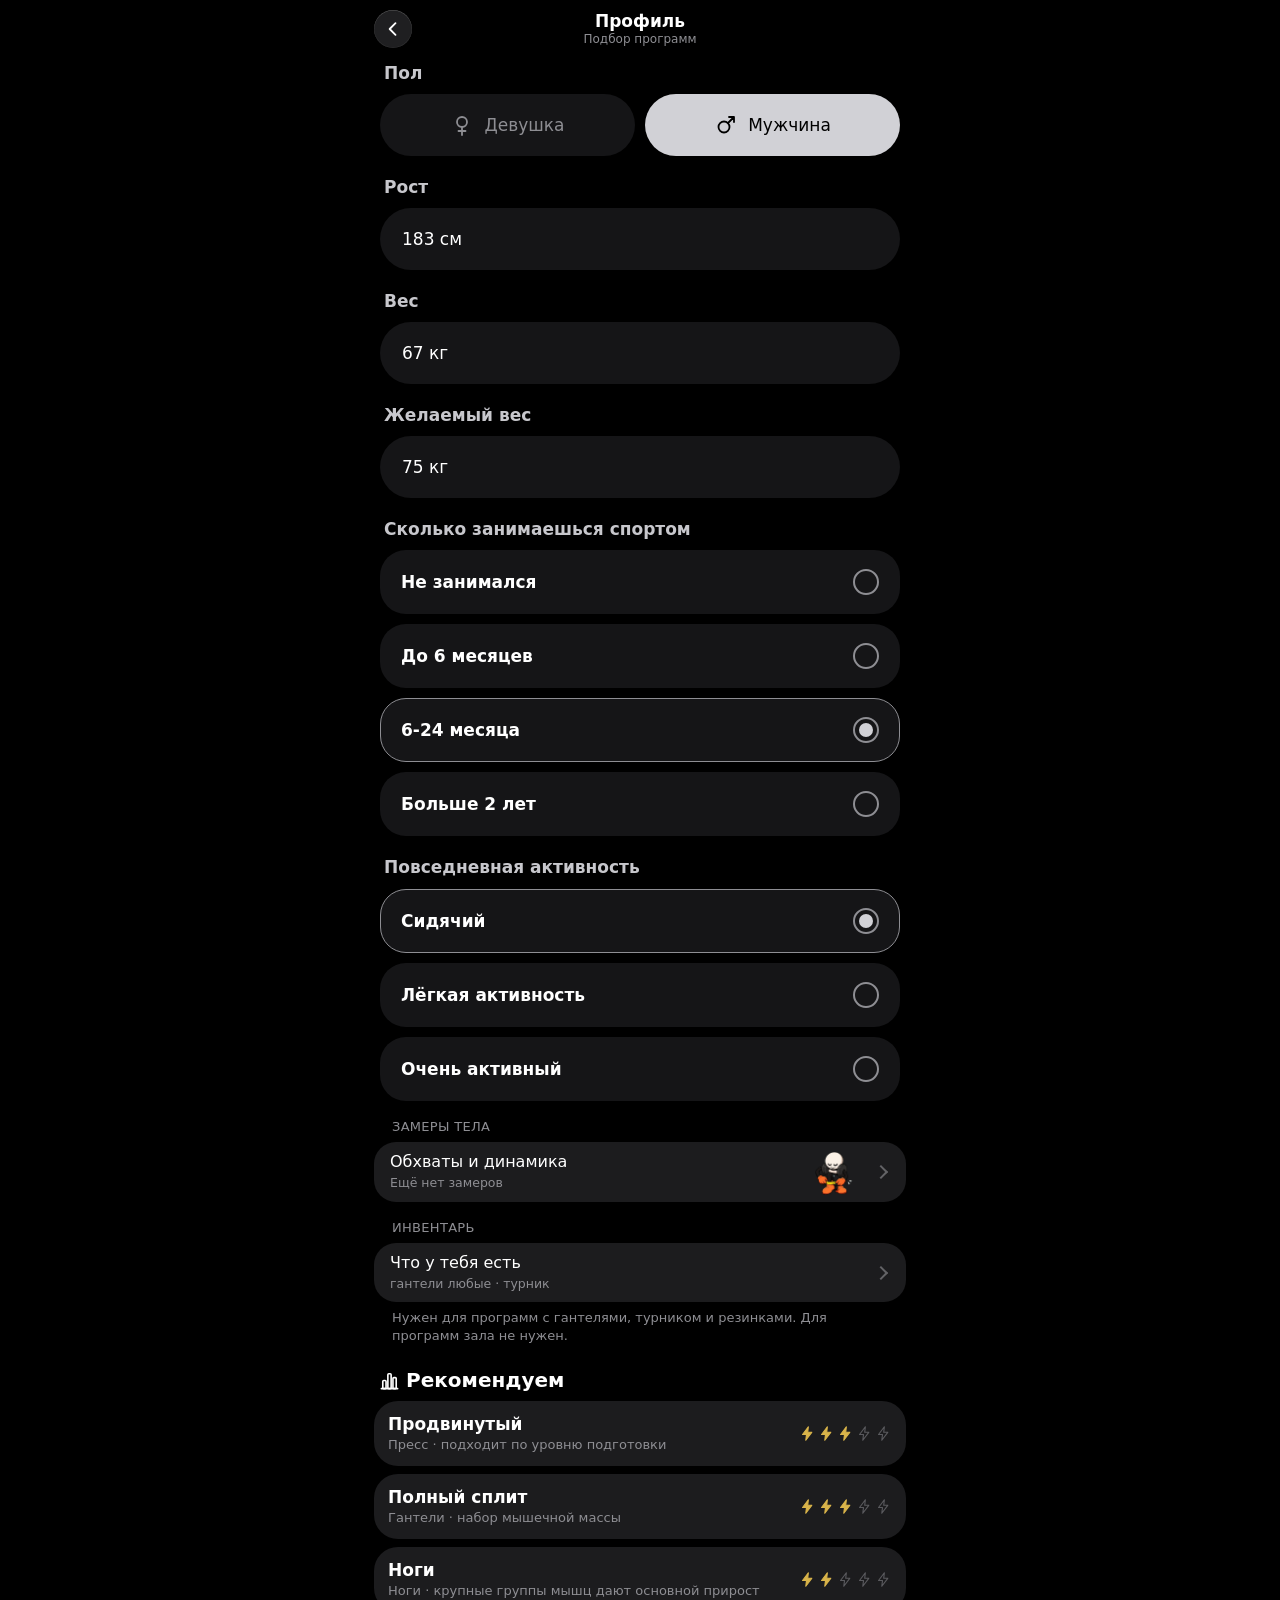
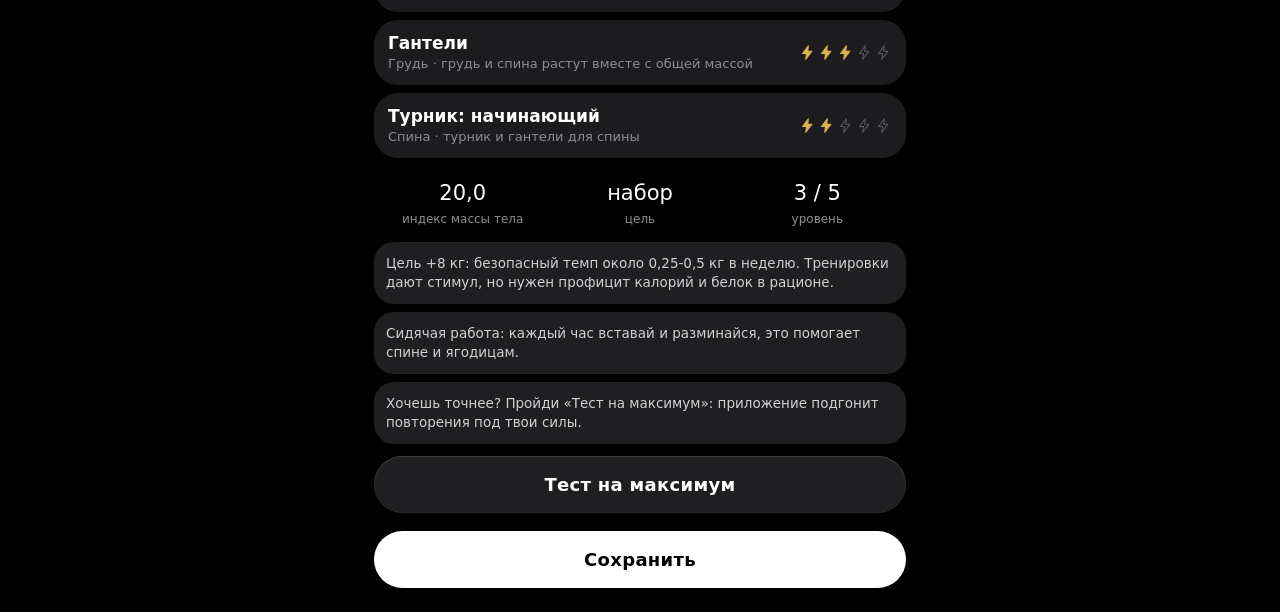
==== commit 5826caac: "скелет мышц, ж и м, добавлен маскот в результат тренировки, замеры тела, разминка, английский язык, " ====
--- a/index.html
+++ b/index.html
@@ -17,9 +17,14 @@
 <body>
 <div id="app"></div>
 <div id="sheet" class="sheet" hidden></div>
+<script src="i18n.js"></script>
 <script src="data.js"></script>
 <script src="articles.js"></script>
 <script src="nutrition.js"></script>
+<script src="body.js"></script>
+<script src="meas.js"></script>
+<script src="extra.js"></script>
+<script src="ach.js"></script>
 <script src="app.js"></script>
 </body>
 </html>
--- a/style.css
+++ b/style.css
@@ -9,7 +9,6 @@
 #app { min-height: 100%; max-width: 560px; margin: 0 auto; position: relative; }
 .screen { min-height: 100vh; min-height: 100dvh; padding-bottom: calc(var(--sab) + 24px); }
 
-/* --- top bar --- */
 .bar { display: flex; align-items: center; justify-content: space-between; padding: calc(var(--sat) + 10px) 14px 8px; position: relative; z-index: 2; }
 .bar h1 { font-size: 17px; font-weight: 600; margin: 0; text-align: center; flex: 1; }
 .bar small { display: block; font-size: 12px; color: var(--dim); font-weight: 400; }
@@ -17,7 +16,6 @@
 .rbtn svg { width: 20px; height: 20px; stroke: #fff; fill: none; stroke-width: 2.2; stroke-linecap: round; stroke-linejoin: round; }
 .rbtn.ghost { visibility: hidden; }
 
-/* --- home --- */
 .tabs { display: flex; gap: 8px; padding: 6px 14px 14px; overflow-x: auto; scrollbar-width: none; }
 .tabs::-webkit-scrollbar { display: none; }
 .tab { flex: 1 0 auto; padding: 10px 14px; white-space: nowrap; border-radius: 12px; background: var(--card); color: var(--dim); font-weight: 600; }
@@ -36,7 +34,6 @@
 .nav svg { width: 24px; height: 24px; stroke: currentColor; fill: none; stroke-width: 1.9; stroke-linecap: round; stroke-linejoin: round; }
 .has-nav { padding-bottom: calc(var(--sab) + 80px); }
 
-/* --- program --- */
 .hero { position: relative; height: 262px; margin-top: calc(-1 * (var(--sat) + 58px)); padding-top: calc(var(--sat) + 58px); background: linear-gradient(160deg, #4a4a4d 0%, #1b1b1c 55%, #0a0a0a 100%); overflow: hidden; }
 .hero::after { content: ""; position: absolute; inset: 0; background: radial-gradient(circle at 78% 30%, rgba(255,255,255,.16), transparent 50%), repeating-linear-gradient(115deg, rgba(255,255,255,.03) 0 2px, transparent 2px 16px); }
 .hero .sub { position: absolute; left: 0; right: 0; top: 48%; text-align: center; font-size: 22px; font-weight: 300; color: #e5e5e7; z-index: 1; }
@@ -55,7 +52,6 @@
 .it .t small { color: var(--dim2); font-size: 14px; }
 .it .kg { color: #fff; font-size: 16px; padding: 8px 4px 8px 12px; }
 
-/* --- workout --- */
 .wk { display: flex; flex-direction: column; min-height: 100vh; min-height: 100dvh; padding-bottom: calc(var(--sab) + 14px); }
 .wk .name { text-align: center; font-size: 24px; font-weight: 500; padding: 4px 20px 0; min-height: 66px; display: grid; place-items: center; line-height: 1.15; }
 .fig { position: relative; flex: 1; min-height: 190px; max-height: 42vh; margin: 6px 12px 0; border-radius: 14px; overflow: hidden; background: #0d0d0e; }
@@ -90,7 +86,6 @@
 .pulse .num b { animation: pl 1s ease-out; }
 @keyframes pl { 0% { transform: scale(1.25) } 100% { transform: scale(1) } }
 
-/* --- stats --- */
 .sum { display: flex; justify-content: space-between; align-items: center; padding: 6px 20px 14px; }
 .sum .c { text-align: center; } .sum b { font-size: 28px; font-weight: 300; display: block; } .sum small { color: var(--dim); font-size: 13px; }
 .dh { background: #1f1f21; color: #cfcfd2; text-align: center; padding: 10px; font-size: 15px; }
@@ -100,7 +95,6 @@
 .empty { text-align: center; color: var(--dim2); padding: 60px 30px; }
 .link { color: #fff; text-decoration: underline; padding: 14px 18px; display: inline-block; }
 
-/* --- finish / sheet --- */
 .fin { display: grid; place-content: center; text-align: center; min-height: 100vh; padding: 30px; gap: 8px; }
 .fin h2 { font-size: 30px; font-weight: 300; margin: 0 0 14px; }
 .fin .g { display: flex; justify-content: center; gap: 28px; margin-bottom: 22px; } .fin .g div b { display: block; font-size: 30px; font-weight: 300; } .fin .g small { color: var(--dim); }
@@ -125,7 +119,6 @@
 .sheet textarea, .sheet input[type=number] { width: 100%; background: #2c2c2e; color: #fff; border: 0; border-radius: 10px; padding: 10px; font: 13px/1.4 ui-monospace, monospace; -webkit-user-select: text; user-select: text; }
 .sheet input[type=number] { width: 110px; font: 17px system-ui; text-align: right; }
 
-/* анимированные фигуры (gif на белом фоне → светлая фигура на чёрном, как в оригинале) */
 .fig.gif { background: #000; }
 .fig.gif img { opacity: 1; animation: none; object-fit: contain; filter: invert(1) hue-rotate(180deg) contrast(1.08); image-rendering: auto; }
 .it img { background: #000; }
@@ -134,7 +127,6 @@
 .days .done { max-width: 230px; margin: 2px auto 0; }
 .sheet .big { display: block; width: 100%; }
 
-/* иконки и аналитика */
 .ic { display: inline-block; width: 1.15em; height: 1.15em; vertical-align: -0.22em; margin-right: 5px; }
 .ic svg { width: 100%; height: 100%; stroke: currentColor; fill: none; stroke-width: 1.7; stroke-linecap: round; stroke-linejoin: round; display: block; }
 .empty.small { padding: 22px 30px; }
@@ -171,7 +163,6 @@
 .chart .hit { fill: transparent; cursor: pointer; }
 .chart .cap { min-height: 18px; padding: 4px 4px 0; font-size: 12.5px; color: #d0d0d3; }
 
-/* подсказки, «на каждую ногу», кнопки − / + */
 .fig .chip { position: absolute; left: 10px; top: 10px; background: #fff; color: #000; font-size: 12px; font-weight: 600; padding: 4px 10px; border-radius: 12px; z-index: 1; }
 .ringrow { display: flex; align-items: center; justify-content: center; gap: 12px; margin-top: -28px; position: relative; z-index: 1; flex: none; }
 .ringrow .ringbox { margin: 0; }
@@ -185,7 +176,6 @@
 .adj.off { visibility: hidden; }
 .tiptext { font-size: 16px; line-height: 1.4; color: #e5e5e7; }
 
-/* карточки программ: сложность, подсказка, заглушки */
 .tabs { gap: 6px; } .tab { font-size: 14px; padding: 10px 14px; }
 .pcard::before { pointer-events: none; }
 .pmain { position: absolute; inset: 0; width: 100%; text-align: left; padding: 16px; }
@@ -194,7 +184,7 @@
 .pmain .bolts { position: absolute; left: 16px; top: 52px; }
 .bolts .ic { width: 17px; height: 17px; margin: 0; }
 .bolts .ic svg { stroke: #5a5a5e; stroke-width: 1.6; }
-.bolts .ic.on svg { fill: #ffd60a; stroke: #ffd60a; }
+.bolts .ic.on svg { fill: #e5e5ea; stroke: #e5e5ea; }
 .phelp { position: absolute; top: 10px; right: 10px; width: 34px; height: 34px; border-radius: 50%; background: rgba(60,60,62,.75); display: grid; place-items: center; z-index: 3; }
 .phelp svg { width: 20px; height: 20px; stroke: #fff; fill: none; stroke-width: 2; stroke-linecap: round; stroke-linejoin: round; }
 .preq { display: none; position: absolute; inset: 0; z-index: 2; background: rgba(16,16,18,.97); padding: 14px 54px 12px 16px; font-size: 13px; line-height: 1.35; color: #e0e0e3; overflow: auto; }
@@ -206,7 +196,6 @@
 .recobar span { font-weight: 600; } .recobar small { grid-column: 1; color: var(--dim); font-size: 13px; }
 .recobar svg { grid-row: 1 / span 2; grid-column: 2; width: 18px; height: 18px; stroke: var(--dim); fill: none; stroke-width: 2; stroke-linecap: round; stroke-linejoin: round; }
 
-/* профиль */
 .form { padding: 0 14px; }
 .form .lab { color: var(--dim); font-size: 13px; padding: 14px 4px 6px; }
 .form .seg.wide { margin: 0; display: grid; grid-template-columns: repeat(auto-fit, minmax(110px, 1fr)); }
@@ -230,8 +219,6 @@
 #vsel { background: #2c2c2e; color: #fff; border: 0; border-radius: 10px; padding: 8px 10px; font-size: 15px; max-width: 170px; }
 .tin { width: 96px; background: #2c2c2e; color: #fff; border: 0; border-radius: 10px; padding: 8px 10px; font: 17px system-ui; text-align: right; -webkit-user-select: text; user-select: text; }
 
-
-/* ===== оформление в стиле iOS: группы, переключатели, «стекло» ===== */
 .glab { color: var(--dim); font-size: 13px; text-transform: uppercase; letter-spacing: .3px; padding: 18px 32px 7px; }
 .gfoot { color: var(--dim); font-size: 13px; line-height: 1.38; padding: 7px 32px 0; }
 .grp { margin: 0 14px; background: #1c1c1e; border-radius: 12px; overflow: hidden; }
@@ -240,12 +227,12 @@
 .grp .opt small { display: block; color: var(--dim); font-size: 12.5px; margin-top: 2px; }
 .grp .segrow { padding: 8px 10px; }
 .grp .seg.wide { margin: 0; }
-.grp .pick.on::after { content: ''; width: 7px; height: 13px; border: solid #0a84ff; border-width: 0 2.5px 2.5px 0; transform: rotate(45deg); margin-right: 6px; }
-.grp select { background: none; color: #0a84ff; border: 0; font-size: 16px; max-width: 58%; text-align: right; text-align-last: right; -webkit-appearance: none; appearance: none; }
-.grp .nin input, .grp .tin { background: none; color: #0a84ff; padding: 4px 0; }
+.grp .pick.on::after { content: ''; width: 7px; height: 13px; border: solid #ffffff; border-width: 0 2.5px 2.5px 0; transform: rotate(45deg); margin-right: 6px; }
+.grp select { background: none; color: #ffffff; border: 0; font-size: 16px; max-width: 58%; text-align: right; text-align-last: right; -webkit-appearance: none; appearance: none; }
+.grp .nin input, .grp .tin { background: none; color: #ffffff; padding: 4px 0; }
 .sw { position: relative; flex: none; width: 51px; height: 31px; border-radius: 16px; background: rgba(120,120,128,.36); transition: background .2s; }
 .sw::after { content: ''; position: absolute; top: 2px; left: 2px; width: 27px; height: 27px; border-radius: 50%; background: #fff; box-shadow: 0 3px 8px rgba(0,0,0,.28), 0 1px 1px rgba(0,0,0,.16); transition: transform .22s cubic-bezier(.3,.9,.3,1); }
-.sw.on { background: #34c759; } .sw.on::after { transform: translateX(20px); }
+.sw.on { background: #ff6b3d; } .sw.on::after { transform: translateX(20px); }
 .sheet .in { max-height: 90vh; overflow-y: auto; -webkit-overflow-scrolling: touch; }
 .sheet .grp { margin: 0; }
 .sheet .glab, .sheet .gfoot { padding-left: 16px; padding-right: 16px; }
@@ -258,7 +245,6 @@
 .nav { background: rgba(22,22,24,.62); -webkit-backdrop-filter: blur(24px) saturate(180%); backdrop-filter: blur(24px) saturate(180%); border-top: .5px solid rgba(255,255,255,.12); }
 .big { border-radius: 16px; }
 
-/* ===== больше закруглений ===== */
 .big { border-radius: 999px; }
 .tab { border-radius: 999px; }
 .pcard, .recobar, .rrow, .tile, .ch, .cal { border-radius: 24px; }
@@ -273,16 +259,13 @@
 .cd b, .cb { border-radius: 12px; }
 .nav { border-radius: 26px 26px 0 0; }
 
-/* ===== плоские переключатели: высота вдвое меньше ===== */
 .sw { width: 44px; height: 16px; border-radius: 999px; }
 .sw::after { top: -3px; left: -1px; width: 22px; height: 22px; box-shadow: 0 2px 6px rgba(0,0,0,.35); }
 .sw.on::after { transform: translateX(23px); }
 
-/* кружок целиком внутри плоской дорожки */
 .sw::after { top: 2px; left: 2px; width: 20px; height: 12px; border-radius: 999px; box-shadow: 0 1px 2px rgba(0,0,0,.3); }
 .sw.on::after { transform: translateX(20px); }
 
-/* ===== окно инвентаря ===== */
 .eq { background: #1c1c1e; border-radius: 24px; padding: 12px; margin: 12px 0 0; }
 .eq .pic { background: #0d0d0e; border-radius: 18px; height: 150px; overflow: hidden; }
 .eq .pic img { width: 100%; height: 100%; object-fit: cover; object-position: 50% 15%; filter: grayscale(1); display: block; }
@@ -301,17 +284,16 @@
 
 .pfav { position: absolute; top: 10px; right: 50px; width: 34px; height: 34px; border-radius: 50%; background: rgba(60,60,62,.75); display: grid; place-items: center; z-index: 3; }
 .pfav svg { width: 20px; height: 20px; stroke: #fff; fill: none; stroke-width: 2; stroke-linejoin: round; }
-.pfav.on svg, .favh svg.on { fill: #ffd60a; stroke: #ffd60a; }
+.pfav.on svg, .favh svg.on { fill: #e5e5ea; stroke: #e5e5ea; }
 .favh { display: flex; align-items: center; gap: 8px; padding-top: 12px; padding-bottom: 8px; font-size: 17px; }
 .favh svg { width: 20px; height: 20px; }
 .favh.dim { color: var(--dim); }
 
-/* карточки с фото: слева фото, справа градиент в цвет карточки */
 .pph { position: absolute; left: 0; top: 0; bottom: 0; width: 70%; height: 100%; object-fit: cover; filter: grayscale(1) brightness(.5); -webkit-mask-image: linear-gradient(to right, #000 30%, transparent 98%); mask-image: linear-gradient(to right, #000 30%, transparent 98%); pointer-events: none; z-index: 0; }
 .pcard::before { z-index: 0; }
 .pcard .pmain { z-index: 1; }
 .pcard.stub .pph { opacity: .5; }
-/* советы */
+
 .acard { position: relative; display: block; width: calc(100% - 28px); margin: 0 14px 12px; border-radius: 24px; overflow: hidden; text-align: left; background: var(--card); border: 1px solid var(--line); }
 .acard img { display: block; width: 100%; height: 150px; object-fit: cover; filter: grayscale(1) brightness(.85); }
 .acard b { display: block; padding: 12px 16px 2px; font-size: 18px; font-weight: 600; line-height: 1.2; }
@@ -327,13 +309,11 @@
 .pcard .pmain b, .pcard em, .pcard span { text-shadow: 0 1px 8px rgba(0,0,0,.85); }
 .pcard em, .pcard span { color: #e4e4e7; }
 
-/* календарь: колонки строго равны, ячейки растягиваются (Safari не растягивает button в grid сам) */
 .cw, .cg { grid-template-columns: repeat(7, minmax(0, 1fr)); }
 .cg > i { display: block; aspect-ratio: 1; } .cg2 > i { aspect-ratio: auto; }
 .cd { width: calc(100% - 2px); min-width: 0; justify-self: center; padding: 0; }
 .cw span { min-width: 0; }
 
-/* минималистичный экран тренировки */
 .wk .fig, .wk .fig.gif { background: transparent; border-radius: 0; margin: 0 8px; }
 .wk .ringbox circle { fill: transparent; stroke-width: 2; }
 .wk .ringbox .bg { stroke: rgba(255,255,255,.28); }
@@ -351,7 +331,6 @@
 .wk .big.sec { background: transparent; -webkit-backdrop-filter: none; backdrop-filter: none; box-shadow: none; border: 1px solid rgba(255,255,255,.35); }
 .wk .big { font-weight: 500; letter-spacing: .6px; }
 
-/* фигура: фоновый слой, всегда по центру и не двигается при смене нижней части */
 .wk { position: relative; overflow: hidden; }
 .wk .bar, .wk .name { position: relative; z-index: 2; }
 .wk .fig, .wk .fig.gif { position: absolute; left: 0; right: 0; --fh: min(135vw, 74dvh); top: calc(48% - var(--fh) * .5); width: 100%; height: var(--fh); max-height: none; min-height: 0; margin: 0; flex: none; z-index: 0; pointer-events: none; }
@@ -364,7 +343,7 @@
 .wk .btnslot .big { margin-top: 12px; }
 .wk .btnslot { display: flex; flex-direction: column; justify-content: flex-start; }
 .wk .btnslot .big { align-self: stretch; }
-/* нижняя часть компактнее, чтобы фигура была видна */
+
 .wk .ringbox { width: 172px; height: 172px; }
 .wk .ringbox .num b { font-size: 62px; }
 .wk .ringbox .num small { font-size: 17px; }
@@ -377,16 +356,14 @@
 .wk .next b { font-size: 15px; min-height: 20px; }
 .wk .fig, .wk .fig.gif { top: calc(45% - var(--fh) * .5); }
 
-/* тумблер выше в 1,5 раза и удобнее для нажатия */
 .sw { height: 24px; }
 .sw::after { top: 3px; left: 2px; width: 20px; height: 18px; }
 .sw.on::after { transform: translateX(20px); }
 .sw::before { content: ''; position: absolute; inset: -10px -6px; }
 .rbtn#mic { margin-right: 6px; }
 .rbtn#mic svg { fill: none; stroke: currentColor; stroke-width: 2; stroke-linecap: round; }
-.rbtn#mic.on { background: #ff3b30; color: #fff; }
-
-/* --- питание --- */
+.rbtn#mic.on { background: #ff6b3d; color: #fff; }
+
 .fdays { display: flex; align-items: center; justify-content: center; gap: 18px; padding: 2px 14px 10px; }
 .fdays b { min-width: 120px; text-align: center; font-size: 16px; font-weight: 600; }
 .fdays button { width: 34px; height: 34px; border-radius: 50%; background: rgba(120,120,128,.26); display: grid; place-items: center; }
@@ -397,8 +374,8 @@
 .fring svg { width: 100%; height: 100%; display: block; }
 .fring circle { fill: none; stroke-width: 11; }
 .fring .bg { stroke: #2c2c2e; }
-.fring .fg { stroke: #30d158; stroke-linecap: round; transition: stroke-dasharray .4s; }
-.fring .fg.over { stroke: #ff453a; }
+.fring .fg { stroke: #ffffff; stroke-linecap: round; transition: stroke-dasharray .4s; }
+.fring .fg.over { stroke: #ff6b3d; }
 .fring > div { position: absolute; inset: 0; display: grid; place-content: center; text-align: center; }
 .fring b { font-size: 26px; font-weight: 600; line-height: 1; }
 .fring small { color: var(--dim); font-size: 12px; margin-top: 3px; }
@@ -412,7 +389,7 @@
 .mt { position: relative; background: var(--card); border-radius: 20px; padding: 14px; display: grid; gap: 2px; }
 .mt b { font-size: 16px; font-weight: 600; margin-top: 8px; }
 .mt small { color: var(--dim); font-size: 13px; }
-.mi { width: 38px; height: 38px; border-radius: 12px; background: rgba(255,159,10,.16); color: #ff9f0a; display: grid; place-items: center; flex: none; }
+.mi { width: 38px; height: 38px; border-radius: 12px; background: rgba(255,107,61,.16); color: #ff6b3d; display: grid; place-items: center; flex: none; }
 .mi svg { width: 22px; height: 22px; stroke: currentColor; fill: none; stroke-width: 1.9; stroke-linecap: round; stroke-linejoin: round; }
 .mi.sm { width: 34px; height: 34px; border-radius: 11px; } .mi.sm svg { width: 19px; height: 19px; }
 .mp { position: absolute; top: 12px; right: 12px; width: 34px; height: 34px; border-radius: 50%; background: #fff; color: #000; display: grid; place-items: center; }
@@ -430,7 +407,7 @@
 .wbars { position: relative; display: flex; align-items: flex-end; gap: 8px; height: 110px; }
 .wc { flex: 1; height: 100%; display: flex; flex-direction: column; justify-content: flex-end; align-items: center; gap: 6px; }
 .wc i { width: 100%; border-radius: 6px 6px 3px 3px; background: #48484a; }
-.wc.on i { background: #30d158; } .wc i.over, .wc.on i.over { background: #ff453a; }
+.wc.on i { background: #ffffff; } .wc i.over, .wc.on i.over { background: #ff6b3d; }
 .wc span { font-size: 11px; color: var(--dim); height: 14px; }
 .wc.on span { color: #fff; }
 .fsearch { position: relative; margin: 4px 14px 10px; }
@@ -452,17 +429,16 @@
 .pbig { text-align: center; padding: 10px 0 4px; }
 .pbig b { font-size: 46px; font-weight: 300; } .pbig small { color: var(--dim); margin-left: 6px; } .pbig div { color: var(--dim); font-size: 13px; margin-top: 2px; }
 .usel { background: #2c2c2e; color: #fff; border: 0; border-radius: 12px; padding: 9px 10px; font: 16px system-ui; max-width: 60%; }
-.fav2 { float: right; width: 30px; height: 30px; color: var(--dim); } .fav2.on { color: #ffd60a; }
+.fav2 { float: right; width: 30px; height: 30px; color: var(--dim); } .fav2.on { color: #e5e5ea; }
 .fav2 svg { width: 24px; height: 24px; stroke: currentColor; fill: none; stroke-width: 1.9; } .fav2.on svg { fill: currentColor; }
 .dateinp { width: 100%; background: #2c2c2e; color: #fff; border: 0; border-radius: 12px; padding: 10px; font: 17px system-ui; }
 .tin.wide { width: 100%; text-align: left; }
 .segrow { display: flex; gap: 8px; }
-.toast { position: fixed; left: 50%; bottom: calc(var(--sab) + 84px); transform: translateX(-50%); z-index: 40; background: rgba(48,209,88,.95); color: #000; padding: 10px 18px; border-radius: 16px; text-align: center; transition: opacity .4s, transform .4s; box-shadow: 0 6px 20px rgba(0,0,0,.4); }
+.toast { position: fixed; left: 50%; bottom: calc(var(--sab) + 84px); transform: translateX(-50%); z-index: 40; background: rgba(255,255,255,.95); color: #000; padding: 10px 18px; border-radius: 16px; text-align: center; transition: opacity .4s, transform .4s; box-shadow: 0 6px 20px rgba(0,0,0,.4); }
 .toast b { font-weight: 600; display: block; } .toast small { font-size: 12px; }
 .toast.hide { opacity: 0; transform: translate(-50%, 10px); }
 .nav button { font-size: 11px; }
 
-/* --- анкета питания --- */
 .wz { padding: calc(var(--sat) + 22px) 20px calc(var(--sab) + 130px); }
 .wsteps { display: flex; align-items: center; margin-bottom: 26px; }
 .wsd { width: 34px; height: 34px; border-radius: 50%; background: #1a1a1c; display: grid; place-items: center; flex: none; color: #5a5a5e; transition: all .25s; }
@@ -505,14 +481,12 @@
 .sheet .big { margin-left: 0; margin-right: 0; margin-top: 6px; background: #f2f2f7; color: #000; height: 58px; border-radius: 29px; font-size: 18px; font-weight: 600; }
 .sheet .big.sec { background: rgba(120,120,128,.26); color: #fff; }
 
-/* --- профиль в новом стиле --- */
 .pfw { padding: 0 20px; }
 .pfw .wlab:first-child { margin-top: 6px; }
 
-/* --- напитки, вода, окна питания --- */
 .mt .wbar { display: block; height: 5px; border-radius: 3px; background: #2c2c2e; margin-top: 8px; overflow: hidden; }
-.mt .wbar u { display: block; height: 100%; background: #0a84ff; border-radius: 3px; }
-.mi.wi2 { background: rgba(10,132,255,.18); color: #0a84ff; }
+.mt .wbar u { display: block; height: 100%; background: #ffffff; border-radius: 3px; }
+.mi.wi2 { background: rgba(255,255,255,.12); color: #ffffff; }
 .wq { display: flex; gap: 8px; margin: 8px 0; }
 .wq button { flex: 1; height: 48px; border-radius: 24px; background: rgba(120,120,128,.28); font-size: 16px; font-weight: 600; }
 .sheet .fav2 { position: absolute; left: 0; top: 10px; float: none; }
@@ -522,11 +496,10 @@
 .sheet .nin input, .sheet .tin, .sheet .usel, .sheet .dateinp { background: #2c2c2e; border-radius: 20px; padding: 10px 14px; }
 .sheet .seg.wide button { font-size: 12px; padding: 9px 0; }
 
-/* --- этап 1 питания --- */
 .stp { display: flex; align-items: center; gap: 14px; width: calc(100% - 28px); margin: 10px 14px 0; padding: 14px; background: var(--card); border-radius: 20px; text-align: left; }
 .stp > div { flex: 1; } .stp b { display: block; font-size: 16px; font-weight: 600; } .stp small { color: var(--dim); font-size: 13px; }
-.stp .wbar { display: block; height: 5px; border-radius: 3px; background: #2c2c2e; margin-top: 8px; overflow: hidden; } .stp .wbar u { display: block; height: 100%; background: #bf5af2; border-radius: 3px; }
-.mi.st { background: rgba(191,90,242,.18); color: #bf5af2; }
+.stp .wbar { display: block; height: 5px; border-radius: 3px; background: #2c2c2e; margin-top: 8px; overflow: hidden; } .stp .wbar u { display: block; height: 100%; background: #7c7c80; border-radius: 3px; }
+.mi.st { background: rgba(191,90,242,.18); color: #7c7c80; }
 .fmode { margin-bottom: 10px; }
 .fgh { display: flex; justify-content: space-between; padding: 12px 22px 6px; color: var(--dim); font-size: 14px; } .fgh b { color: #fff; font-weight: 600; }
 .wtxt { color: #fff; font: 17px system-ui; -webkit-user-select: text; user-select: text; outline: 0; border: 0; }
@@ -538,7 +511,6 @@
 .mact .big { display: block; width: 100%; height: 56px; border-radius: 28px; margin: 0; background: #f2f2f7; color: #000; font-size: 17px; font-weight: 600; }
 .mact .big.sec { background: rgba(120,120,128,.26); color: #fff; }
 
-/* --- этап 2: конструктор, библиотека, фильтры --- */
 .wchips { display: flex; flex-wrap: wrap; gap: 8px; }
 .wchips button { min-width: 48px; height: 46px; padding: 0 16px; border-radius: 23px; background: rgba(120,120,128,.26); font-size: 16px; font-weight: 600; color: #c7c7cc; }
 .wchips button.on { background: #d1d1d6; color: #000; }
@@ -549,7 +521,7 @@
 .bmain { flex: 1; min-width: 0; display: flex; align-items: center; gap: 12px; text-align: left; }
 .bmain img, .lrow img { width: 52px; height: 52px; border-radius: 14px; object-fit: cover; background: #2c2c2e; flex: none; }
 .bmain b, .lrow b { display: block; font-size: 15px; font-weight: 600; } .bmain small, .lrow small { color: var(--dim); font-size: 12.5px; }
-.bi { width: 36px; height: 36px; border-radius: 50%; background: rgba(120,120,128,.26); font-size: 16px; flex: none; } .bi:disabled { opacity: .3; } .bi.x { color: #ff453a; }
+.bi { width: 36px; height: 36px; border-radius: 50%; background: rgba(120,120,128,.26); font-size: 16px; flex: none; } .bi:disabled { opacity: .3; } .bi.x { color: #ff6b3d; }
 .tm { width: 100%; height: 100%; border-radius: 11px; object-fit: cover; }
 .lrow { display: flex; align-items: center; gap: 12px; width: 100%; padding: 10px 14px; text-align: left; border-bottom: .5px solid var(--line); }
 .lrow:last-child { border-bottom: 0; } .lrow > div { flex: 1; min-width: 0; }
@@ -562,32 +534,505 @@
 .hact button { flex: none; padding: 9px 16px; border-radius: 18px; background: rgba(120,120,128,.26); font-size: 14px; font-weight: 600; } .hact button.on { background: #d1d1d6; color: #000; }
 .hnew { width: calc(100% - 28px); margin: 0 14px 10px; } .hnew .lpl { color: #fff; }
 .pcard.cust { background: linear-gradient(135deg, #2a2a2e, #1c1c1e); }
-.cact { display: flex; gap: 10px; padding: 0 20px 10px; margin-top: -4px; } .cact button { color: var(--dim); font-size: 14px; padding: 4px 8px; } .cact button:last-child { color: #ff453a; }
+.cact { display: flex; gap: 10px; padding: 0 20px 10px; margin-top: -4px; } .cact button { color: var(--dim); font-size: 14px; padding: 4px 8px; } .cact button:last-child { color: #ff6b3d; }
 .hedrow { display: flex; align-items: center; gap: 8px; padding: 10px 0; border-bottom: .5px solid #3a3a3c; } .hedrow b { flex: 1; font-size: 16px; font-weight: 500; }
 
-/* --- аналитика: переключатель режима --- */
 .amode { margin: 4px 14px 12px !important; }
 .tile .ic svg { width: 22px; height: 22px; stroke: currentColor; fill: none; stroke-width: 1.9; stroke-linecap: round; stroke-linejoin: round; }
 
-/* --- очистка поиска --- */
 .fsearch input[type=search]::-webkit-search-cancel-button, .fsearch input[type=search]::-webkit-search-decoration { -webkit-appearance: none; display: none; }
 .fsearch input { padding-right: 44px; }
 .fclr { position: absolute; right: 8px; top: 50%; transform: translateY(-50%); width: 30px; height: 30px; border-radius: 50%; background: rgba(120,120,128,.45); display: grid; place-items: center; }
 .fclr[hidden] { display: none; }
 .fclr svg { width: 14px; height: 14px; stroke: #fff; fill: none; stroke-width: 2.6; stroke-linecap: round; }
 
-/* --- календарь с кольцами --- */
 .cg2 { gap: 2px 0; padding-top: 4px; }
 .cd2 { position: relative; display: flex; flex-direction: column; align-items: center; gap: 3px; padding: 7px 0 6px; border-radius: 16px; color: #fff; min-width: 0; }
 .cd2 span { font-size: 16px; } .cd2.today span { font-weight: 700; text-decoration: underline; text-underline-offset: 3px; }
 .cd2.sel { background: #2c2c2e; }
 .cd2 .r3 { width: 38px; height: 38px; }
-.bd { position: absolute; top: 4px; right: 5px; width: 15px; height: 15px; color: #d1d1d6; font-style: normal; display: inline-block; }
+.bd { position: absolute; top: 6px; right: calc(50% - 22px); width: 6px; height: 6px; border-radius: 50%; background: #fff; font-style: normal; display: inline-block; }
 .bd svg { width: 100%; height: 100%; stroke: currentColor; fill: none; stroke-width: 2; stroke-linecap: round; stroke-linejoin: round; }
-.bd.gold { color: #ff9f0a; }
+.bd.gold { background: #ff6b3d; }
 .cleg2 { display: flex; flex-wrap: wrap; gap: 10px 18px; padding: 14px 6px 4px; font-size: 14px; color: #d0d0d3; border-top: .5px solid var(--line); margin-top: 8px; }
 .cleg2 span { display: inline-flex; align-items: center; gap: 7px; } .cleg2 div { flex-basis: 100%; display: flex; align-items: center; gap: 8px; }
 .cleg2 .bd { position: static; flex: none; }
 .sheet .cal2, .sheet .cg2 { margin: 0; }
 .stp2 { display: grid; grid-template-columns: 1fr 1fr; gap: 10px; margin: 10px 14px 0; } .stp2 .stp { width: auto; margin: 0; }
-.mi.zz { background: rgba(90,200,250,.18); color: #5ac8fa; } .stp .wbar.sl u { background: #5ac8fa; }
+.mi.zz { background: rgba(90,200,250,.18); color: #8e8e93; } .stp .wbar.sl u { background: #8e8e93; }
+.pbig div { white-space: pre-line; }
+.screen.sm { padding-bottom: 130px; }
+.smc { margin: 0 14px 14px; background: #1c1c1e; border-radius: 28px; padding: 14px; }
+.smh { display: flex; align-items: center; gap: 14px; padding: 4px 4px 14px; }
+.smi { width: 56px; height: 56px; border-radius: 50%; background: #d1d1d6; display: grid; place-items: center; flex: none; }
+.smi svg { width: 28px; height: 28px; stroke: #1c1c1e; fill: none; stroke-width: 2; stroke-linecap: round; stroke-linejoin: round; }
+.smh small { display: block; color: var(--dim); font-size: 15px; } .smh b { font-size: 24px; font-weight: 600; }
+.smg { display: grid; grid-template-columns: 1fr 1fr; gap: 10px; }
+.smt { background: #0f0f10; border-radius: 22px; padding: 14px 16px; text-align: left; color: #fff; }
+.smt small { display: flex; justify-content: space-between; align-items: center; color: var(--dim); font-size: 15px; }
+.smt small i svg, .sma i svg { width: 17px; height: 17px; fill: #c7c7cc; stroke: none; } .smt small i svg path, .sma i svg path { fill: #c7c7cc; stroke: #c7c7cc; stroke-width: 1; }
+.smt b { display: block; font-size: 30px; font-weight: 600; margin-top: 4px; } .smt u, .sma u, .smb u, .smtot u, .hw u { text-decoration: none; font-size: 15px; color: var(--dim); font-weight: 500; }
+.smsh { display: flex; align-items: center; justify-content: space-between; margin: 20px 20px 10px; }
+.smsh h2 { margin: 0; font-size: 22px; font-weight: 600; } .smsh button { color: #d1d1d6; font-size: 14px; display: flex; align-items: center; gap: 6px; } .smsh button span svg { width: 22px; height: 22px; stroke: #d1d1d6; fill: none; stroke-width: 1.8; stroke-linecap: round; } .smdim { color: var(--dim); font-size: 14px; }
+.sma { position: relative; display: block; width: 100%; text-align: left; background: #3a2623; border-radius: 22px; padding: 16px 18px; color: #fff; margin-bottom: 10px; }
+.sma i { position: absolute; right: 16px; top: 14px; }
+.smal { display: flex; align-items: center; gap: 8px; color: #ff6b3d; font-weight: 600; font-size: 20px; } .smal.dim { color: #d1d1d6; font-size: 19px; font-weight: 500; }
+.smal span svg { width: 22px; height: 22px; fill: none; stroke: currentColor; stroke-width: 2; stroke-linejoin: round; stroke-linecap: round; }
+.sma b, .smb b { display: block; font-size: 34px; font-weight: 600; margin: 8px 0 4px; } .sma small, .smb small { color: #cfcfd2; font-size: 15px; } .smb { background: #0f0f10; border-radius: 22px; padding: 16px 18px; }
+.smb small { color: var(--dim); }
+.smtot { display: flex; justify-content: space-between; align-items: baseline; padding: 16px 12px 4px; border-top: 1px solid var(--line); margin-top: 12px; color: #d1d1d6; font-size: 18px; } .smtot b { font-size: 26px; color: #fff; font-weight: 600; }
+.smfig { display: grid; grid-template-columns: 1.15fr 1fr; gap: 10px; align-items: center; padding: 16px 10px; }
+.smf svg { width: 100%; height: auto; display: block; }
+.smgl > div { display: grid; grid-template-columns: 1fr 44px 18px; align-items: center; gap: 6px; padding: 10px 0; font-size: 16px; }
+.smgl i { display: block; height: 16px; background: #2c2c2e; border-radius: 8px; overflow: hidden; } .smgl i u { display: block; height: 100%; border-radius: 8px; background: linear-gradient(90deg, #ffb59e, #ff6b3d); } .smgl b { font-weight: 500; text-align: right; color: #d1d1d6; }
+.smex > div { display: grid; grid-template-columns: 46px 1fr auto; align-items: baseline; gap: 6px; padding: 12px 8px; border-bottom: 1px solid var(--line); font-size: 17px; } .smex > div:last-child { border: 0; }
+.smex span { color: var(--dim); } .smex b { font-weight: 500; } .smex em { font-style: normal; color: var(--dim); font-size: 14px; }
+.smfoot { position: fixed; left: 0; right: 0; bottom: 0; display: flex; gap: 10px; padding: 12px 14px calc(14px + var(--sab)); background: linear-gradient(transparent, #000 40%); z-index: 20; }
+.smfoot .big { margin: 0; flex: 1; display: flex; align-items: center; justify-content: center; gap: 8px; } .smfoot .big svg, .shact .big svg { width: 20px; height: 20px; stroke: currentColor; fill: none; stroke-width: 2; stroke-linecap: round; stroke-linejoin: round; }
+.rbtn.dng svg { stroke: #ff6b3d; } .big.dngb { background: #ff6b3d; color: #fff; }
+.hw { background: #1c1c1e; border: 1.5px solid #4a4a4e; border-radius: 28px; padding: 18px; margin: 0 0 4px; } .hw > b { font-size: 21px; font-weight: 600; display: block; } .hwn { font-size: 34px !important; margin: 8px 0 4px; } .hw p { color: #b5b5ba; font-size: 15px; line-height: 1.35; margin: 4px 0 0; }
+.hwa { border-color: #ff6b3d; } .hwt { color: #ff6b3d; } .hwi { background: #3a2623; border-radius: 22px; padding: 14px; margin: 10px 0 14px; } .hwi small { font-size: 20px; color: #fff; display: block; } .hwi > b { font-size: 34px; display: block; margin: 6px 0 10px; }
+.hwf { display: flex; flex-wrap: wrap; gap: 8px; align-items: center; color: var(--dim); } .hwf span { background: #181818; border-radius: 16px; padding: 8px 12px; color: #d1d1d6; font-size: 15px; }
+.hwo { background: #ff6b3d; border-radius: 22px; padding: 14px; color: #1c0f0a; } .hwo small { font-size: 20px; display: block; font-weight: 500; } .hwo b { font-size: 34px; display: block; margin: 4px 0; } .hwo u { color: #1c0f0a; } .hwo p { color: #1c0f0a; font-size: 15px; }
+.hwp { text-align: center; font-size: 22px; padding: 6px 0; color: #d1d1d6; }
+.hws h4 { font-size: 22px; font-weight: 600; margin: 20px 4px 10px; } .hws > div { background: #1c1c1e; border-radius: 20px; padding: 14px 16px; margin-bottom: 10px; font-size: 17px; font-weight: 600; } .hws small { display: block; color: var(--dim); font-weight: 400; font-size: 14px; margin-top: 4px; }
+.shr { position: fixed; inset: 0; z-index: 200; background: #0d0d10; display: flex; flex-direction: column; align-items: center; padding: calc(14px + var(--sat)) 0 calc(18px + var(--sab)); overflow: hidden; }
+.shr .shx { position: absolute; right: 16px; top: calc(14px + var(--sat)); width: 46px; height: 46px; }
+.shr h2 { margin: 70px 0 4px; font-size: 28px; font-weight: 700; } .shr p { margin: 0 0 16px; color: #9a9aa0; font-size: 17px; }
+.shseg { margin-bottom: 14px; } .shseg button { padding: 9px 20px; font-size: 16px; }
+.shpg { flex: 1; min-height: 0; width: 100%; display: flex; overflow-x: auto; scroll-snap-type: x mandatory; -webkit-overflow-scrolling: touch; scrollbar-width: none; } .shpg::-webkit-scrollbar { display: none; }
+.shp { flex: none; width: 100%; scroll-snap-align: center; display: flex; align-items: center; justify-content: center; padding: 0 18px; } .shp canvas { max-width: 100%; max-height: 100%; width: auto; height: auto; border-radius: 30px; }
+.shr.clr .shp canvas { background: repeating-conic-gradient(#202024 0 25%, #17171a 0 50%) 0 0/24px 24px; }
+.shdots { display: flex; gap: 10px; padding: 12px 18px; background: #1a1a1d; border-radius: 20px; margin: 12px 0; } .shdots i { width: 9px; height: 9px; border-radius: 50%; background: #4a4a4e; } .shdots i.on { background: #fff; }
+.shact { display: flex; gap: 10px; width: 100%; padding: 0 18px; } .shact .big { flex: 1; margin: 0; display: flex; align-items: center; justify-content: center; gap: 8px; }
+.hrow[data-sum] { cursor: pointer; }
+.pg { padding-bottom: 120px; }
+.pgc { margin: 0 14px 14px; background: #1c1c1e; border-radius: 28px; padding: 16px; }
+.pgtop small { color: var(--dim); font-size: 15px; display: block; } .pgtop b { font-size: 26px; font-weight: 600; display: block; margin: 4px 0 12px; }
+.pgch { display: flex; flex-wrap: wrap; gap: 8px; } .pgch span { background: #0f0f10; border-radius: 18px; padding: 8px 14px; font-size: 14px; color: #e5e5e7; }
+.pgnav { display: flex; align-items: center; justify-content: space-between; background: #2c2c2e; border-radius: 22px; padding: 4px; margin-bottom: 12px; }
+.pgnav button { width: 44px; height: 44px; border-radius: 50%; display: grid; place-items: center; color: #fff; } .pgnav button:disabled { opacity: .3; } .pgnav svg { width: 22px; height: 22px; stroke: #fff; fill: none; stroke-width: 2.2; stroke-linecap: round; stroke-linejoin: round; }
+.pgt { text-align: center; } .pgt b { font-size: 20px; font-weight: 600; display: block; } .pgt .done { font-size: 13px; color: var(--dim); }
+.pgtiles { display: grid; grid-template-columns: repeat(3, 1fr); gap: 8px; margin-bottom: 12px; } .pgtiles > div { background: #0f0f10; border-radius: 18px; padding: 12px 6px; text-align: center; font-size: 14px; color: #d1d1d6; display: flex; align-items: center; justify-content: center; gap: 6px; } .pgtiles b { color: #fff; font-size: 17px; font-weight: 600; } .pgtiles .ic svg { width: 17px; height: 17px; }
+.pgseg { margin: 0 0 6px; } .pgseg button { flex: 1; padding: 11px 0; font-size: 16px; font-weight: 600; border-radius: 16px; } .pgseg { padding: 3px; border-radius: 20px; }
+.pgsh { display: flex; align-items: center; justify-content: space-between; margin: 16px 2px 8px; position: relative; } .pgsh h3 { margin: 0; font-size: 21px; font-weight: 600; } .pgdim { color: var(--dim); font-size: 15px; }
+.pgmw { position: relative; } .pgm { color: #a1a1a6; font-size: 16px; display: flex; align-items: center; gap: 4px; } .pgm svg { width: 18px; height: 18px; stroke: currentColor; fill: none; stroke-width: 2; } .pgm.dk { background: #0f0f10; border-radius: 18px; padding: 8px 14px; color: #fff; }
+.pgpop { position: absolute; right: 0; top: 100%; z-index: 40; min-width: 160px; background: rgba(60, 60, 64, .96); -webkit-backdrop-filter: blur(20px); backdrop-filter: blur(20px); border-radius: 22px; padding: 6px; box-shadow: 0 12px 34px rgba(0, 0, 0, .5); } .pgpop button { display: flex; align-items: center; gap: 10px; width: 100%; padding: 13px 14px; font-size: 18px; border-radius: 16px; color: #fff; text-align: left; } .pgpop i { width: 18px; font-style: normal; }
+.pgvb { background: #151517; border-radius: 22px; padding: 12px 8px; }
+.ringw { position: relative; width: 100%; max-width: 330px; aspect-ratio: 1; margin: 0 auto; } .ringw > svg { width: 100%; height: 100%; display: block; }
+.rgi { position: absolute; display: flex; align-items: center; gap: 6px; transform: translate(-50%, -50%); } .rgi span { width: 42px; height: 42px; border-radius: 50%; background: #0a0a0b; border: 1px solid #2c2c2f; overflow: hidden; flex: none; display: block; } .rgi span svg { width: 100%; height: 100%; display: block; } .rgi em { font-style: normal; color: #d1d1d6; font-size: 14px; position: absolute; left: 100%; margin-left: 6px; } .rgi.l em { left: auto; right: 100%; margin: 0 6px 0 0; }
+.pgst { background: #151517; border-radius: 22px; padding: 16px; } .pgsr { display: flex; justify-content: space-between; align-items: flex-start; } .pgsr small { color: var(--dim); font-size: 16px; display: block; } .pgsr b { font-size: 36px; font-weight: 600; display: block; } .pgsr u { text-decoration: none; font-size: 18px; color: var(--dim); font-weight: 500; }
+.pgbars { position: relative; height: 150px; margin: 18px 0 4px 20px; } .pgbars > span { position: absolute; left: 0; right: 0; border-top: 1.5px dashed #4a4a4e; } .pgbars > span i { position: absolute; left: -22px; top: -9px; font-style: normal; font-size: 13px; color: #a1a1a6; } .pgbars u { position: absolute; bottom: 0; width: 5px; margin-left: -2.5px; background: #e5e5e7; border-radius: 3px 3px 0 0; }
+.pgx { display: flex; justify-content: space-between; margin: 4px 4px 0 20px; color: #a1a1a6; font-size: 13px; }
+.pgfoot { position: fixed; left: 0; right: 0; bottom: 0; padding: 12px 14px calc(14px + var(--sab)); background: linear-gradient(transparent, #000 45%); z-index: 20; } .pgfoot .big { margin: 0; display: flex; align-items: center; justify-content: center; gap: 10px; } .pgfoot .big svg { width: 20px; height: 20px; }
+.pghint { position: fixed; left: 24px; right: 24px; bottom: calc(104px + var(--sab)); z-index: 60; background: #1c1c1e; border: 1.5px solid #4a4a4e; border-radius: 26px; padding: 18px 50px 18px 20px; box-shadow: 0 16px 40px rgba(0, 0, 0, .6); } .pghint b { font-size: 22px; display: block; margin-bottom: 6px; } .pghint p { margin: 0; color: #d1d1d6; font-size: 17px; line-height: 1.3; } .pghint button { position: absolute; right: 14px; top: 14px; width: 30px; height: 30px; border-radius: 50%; background: #3a3a3c; display: grid; place-items: center; } .pghint button svg { width: 14px; height: 14px; stroke: #fff; fill: none; stroke-width: 3; }
+.chq { color: #ffffff; text-decoration: underline; margin-left: 4px; }
+.chinf h4 { font-size: 26px; margin: 8px 4px 14px; } .chinf p { color: #cfcfd4; font-size: 17px; line-height: 1.4; margin: 0 4px 12px; } .chinf p b { color: #fff; } .chinf hr { border: 0; border-top: 1px solid var(--line); margin: 14px 0; }
+.chi { height: 150px; border-radius: 26px; background: #1c1c1e; display: grid; place-items: center; margin-bottom: 14px; } .chi svg { width: 84px; height: 84px; stroke: #f2f2ee; fill: none; stroke-width: 1.4; }
+.pgfoot .big { width: 100%; } .pgsh h3 { font-size: 19px; }
+.fmg { display: grid; grid-template-columns: repeat(3, 1fr); gap: 10px; margin: 6px 0; }
+.fmg button { background: #1c1c1e; border-radius: 22px; padding: 12px 6px 10px; display: flex; flex-direction: column; align-items: center; gap: 8px; font-size: 16px; color: #fff; } .fmg button.on { background: #8e8e93; color: #000; }
+.fmg span { width: 54px; height: 54px; border-radius: 50%; background: #0a0a0b; overflow: hidden; display: block; } .fmg span svg { width: 100%; height: 100%; display: block; }
+.fcard { gap: 12px; padding: 12px 14px; border-radius: 18px; }
+.fring { width: 92px; height: 92px; }
+.fring circle { stroke-width: 9; }
+.fring b { font-size: 20px; }
+.fring small { font-size: 11px; }
+.fmac { gap: 6px; }
+.mb > div { font-size: 11.5px; margin-bottom: 3px; }
+.mb i { height: 5px; }
+.mtiles { gap: 8px; padding: 10px 14px 0; }
+.mt { border-radius: 16px; padding: 10px 12px; }
+.mt b { font-size: 14px; margin-top: 5px; }
+.mt small { font-size: 12px; }
+.mi { width: 30px; height: 30px; border-radius: 10px; }
+.mi svg { width: 18px; height: 18px; }
+.mp { width: 28px; height: 28px; top: 10px; right: 10px; }
+.mp svg { width: 15px; height: 15px; }
+.flog, .flist, .wb { border-radius: 16px; }
+.fe { padding: 8px 12px; gap: 10px; }
+.fe b { font-size: 14px; }
+.fe small { font-size: 11.5px; }
+.fe em { font-size: 15px; }
+.wbars { height: 90px; }
+.fdays b { font-size: 15px; }
+.fdays button { width: 30px; height: 30px; }
+.smc, .pgc { border-radius: 20px; padding: 12px; }
+.smt, .smb, .sma { border-radius: 16px; padding: 11px 13px; }
+.smt small, .smh small, .sma small, .smb small { font-size: 13px; }
+.smt b { font-size: 24px; }
+.sma b, .smb b { font-size: 27px; margin: 5px 0 3px; }
+.smh b { font-size: 20px; }
+.smi { width: 46px; height: 46px; }
+.smi svg { width: 23px; height: 23px; }
+.smsh h2 { font-size: 18px; }
+.smal { font-size: 16px; } .smal.dim { font-size: 15px; }
+.smtot { font-size: 15px; } .smtot b { font-size: 21px; }
+.smgl > div { font-size: 14px; padding: 7px 0; }
+.smgl i { height: 12px; }
+.smex > div { font-size: 15px; padding: 9px 6px; }
+.hw { border-radius: 20px; padding: 14px; }
+.hw > b { font-size: 17px; }
+.hwn { font-size: 26px !important; }
+.hwi, .hwo { border-radius: 16px; padding: 11px; }
+.hwi small, .hwo small { font-size: 16px; }
+.hwo b { font-size: 26px; }
+.hwp { font-size: 18px; }
+.hws h4 { font-size: 18px; }
+.hws > div { border-radius: 16px; font-size: 15px; padding: 11px 13px; }
+.pgtop b { font-size: 21px; }
+.pgtop small { font-size: 13px; }
+.pgch span { font-size: 12.5px; padding: 6px 11px; border-radius: 14px; }
+.pgnav { border-radius: 18px; }
+.pgnav button { width: 38px; height: 38px; }
+.pgt b { font-size: 17px; }
+.pgtiles > div { border-radius: 14px; padding: 9px 4px; font-size: 12.5px; }
+.pgseg button { font-size: 14px; padding: 9px 0; border-radius: 13px; }
+.pgsh h3 { font-size: 16px; }
+.pgvb, .pgst { border-radius: 16px; }
+.ringw { max-width: 270px; }
+.rgi span { width: 36px; height: 36px; }
+.pgst { padding: 12px; }
+.pgbars { height: 120px; }
+.pghint { border-radius: 20px; padding: 14px 44px 14px 16px; }
+.chinf h4 { font-size: 21px; }
+.chinf p { font-size: 15px; }
+.chi { height: 120px; border-radius: 20px; }
+.chi svg { width: 68px; height: 68px; }
+.fmg { gap: 8px; }
+.fmg button { border-radius: 16px; padding: 9px 4px 8px; font-size: 14px; gap: 6px; }
+.fmg span { width: 44px; height: 44px; }
+.shr h2 { font-size: 23px; }
+.shr p { font-size: 15px; }
+.tws { margin: 0 14px 10px; background: var(--card); border-radius: 16px; padding: 12px 14px 10px; }
+.tws.pgw { margin: 0 14px 12px; }
+.twh { display: flex; justify-content: space-between; align-items: baseline; margin-bottom: 10px; }
+.twh b { font-size: 14px; font-weight: 600; }
+.twh small { color: var(--dim); font-size: 12px; }
+.twd { display: grid; grid-template-columns: repeat(7, 1fr); gap: 0; }
+.twc { display: flex; flex-direction: column; align-items: center; gap: 5px; }
+.twc span { font-size: 11px; color: var(--dim); }
+.twc i { width: 30px; height: 30px; border-radius: 50%; border: 1.5px solid #3a3a3c; display: grid; place-items: center; color: var(--dim); }
+.twc i svg { width: 15px; height: 15px; fill: none; stroke: currentColor; stroke-width: 2.2; stroke-linecap: round; stroke-linejoin: round; }
+.twc.done i { background: #ff6b3d; border-color: #ff6b3d; color: #1c0f0a; }
+.twc.rest i { border-style: dashed; border-color: #2c2c2e; }
+.twc.rest.done i { border-style: solid; border-color: #ff6b3d; }
+.twc.today i { border-color: #fff; }
+.twc.today span { color: #fff; font-weight: 600; }
+.twc.fut i { opacity: .55; }
+.opt.col { display: block; }
+.wdr { display: flex; gap: 6px; margin-top: 10px; }
+.wdr button { flex: 1; padding: 9px 0; border-radius: 12px; background: rgba(120,120,128,.24); font-size: 13px; font-weight: 500; }
+.wdr button.on { background: #ff6b3d; color: #1c0f0a; }
+.sheet .opt.col { display: block; }
+.sheet .opt.col > .wdr { display: flex; width: 100%; }
+.sheet .wdr button { flex: 1; min-width: 0; }
+.hact { overflow: visible; }
+.hact button { flex: 1 1 auto; padding: 9px 6px; font-size: 13.5px; white-space: nowrap; text-align: center; }
+.mt { align-content: start; min-height: 92px; }
+.tws { position: relative; }
+.tws:not(.pgw) { padding-right: 96px; min-height: 96px; }
+.tmas { position: absolute; right: 8px; bottom: 4px; height: 92px; width: auto; pointer-events: none; }
+.emas { height: 120px; width: auto; margin-bottom: 6px; }
+.wk { padding-bottom: calc(var(--sab) + 14px); }
+.plh { position: fixed; left: 0; right: 0; bottom: 0; z-index: 30; height: calc(34px + var(--sab)); display: flex; flex-direction: column; align-items: center; gap: 3px; padding-top: 7px; background: linear-gradient(transparent, #000 55%); touch-action: manipulation; }
+.plh i { width: 42px; height: 5px; border-radius: 3px; background: #5a5a5e; }
+.plh span { font-size: 11px; color: var(--dim); }
+body.plopen { overflow: hidden; }
+.pls { position: fixed; inset: 0; z-index: 120; background: rgba(0,0,0,.55); display: flex; align-items: flex-end; overscroll-behavior: none; touch-action: none; }
+.pls .pin { width: 100%; max-width: 560px; margin: 0 auto; height: 78vh; height: 78dvh; background: #1c1c1e; border-radius: 22px 22px 0 0; display: flex; flex-direction: column; padding-bottom: var(--sab); }
+.plh2 { display: flex; justify-content: space-between; align-items: center; padding: 16px 18px 8px; }
+.plh2 b { font-size: 18px; font-weight: 600; }
+.plh2 button { width: 34px; height: 34px; border-radius: 50%; background: rgba(120,120,128,.26); display: grid; place-items: center; }
+.plh2 svg { width: 16px; height: 16px; stroke: #fff; fill: none; stroke-width: 2.4; stroke-linecap: round; }
+.plst { display: grid; grid-template-columns: repeat(3, 1fr); gap: 8px; padding: 4px 14px 10px; }
+.plst > div { background: #0f0f10; border-radius: 14px; padding: 9px 12px; }
+.plst small { color: var(--dim); font-size: 12px; display: block; }
+.plst b { font-size: 19px; font-weight: 600; }
+.plbody { flex: 1; overflow-y: auto; overscroll-behavior: none; touch-action: pan-y; -webkit-overflow-scrolling: touch; padding: 0 14px 14px; }
+.plsh { color: var(--dim); font-size: 12px; text-transform: uppercase; letter-spacing: .04em; margin: 14px 4px 4px; }
+.plr { display: flex; align-items: center; gap: 12px; padding: 8px 10px; border-radius: 14px; margin-top: 4px; }
+.plr img { width: 46px; height: 46px; border-radius: 10px; object-fit: cover; background: #000; flex: none; }
+.plr .t { flex: 1; min-width: 0; }
+.plr .t div { font-size: 15px; font-weight: 500; }
+.plr .t small { color: var(--dim); font-size: 12.5px; }
+.plr em { font-style: normal; color: var(--dim); font-size: 13px; }
+.plr.done { opacity: .45; }
+.plr.cur { background: #3a2623; }
+.plr.cur em { color: #ff6b3d; }
+.smwin { display: flex; justify-content: center; margin: -4px 0 -6px; }
+.smwin img { height: 120px; width: auto; }
+
+/* замеры */
+.mwrap { padding: 0 8px; }
+.mbox { position: relative; width: 100%; aspect-ratio: 316 / 428; }
+.mbox .mfig { width: 100%; height: 100%; display: block; }
+.mch { position: absolute; transform: translateY(-50%); width: 15.2%; min-width: 54px; background: #1c1c1e; border: 1px solid #3a3a3c; color: #fff; border-radius: 12px; padding: 4px 6px; display: flex; flex-direction: column; align-items: center; gap: 0; font: inherit; }
+.mch small { color: var(--dim); font-size: 9.5px; white-space: nowrap; line-height: 1.2; }
+.mch b { font-size: 15px; line-height: 1.2; color: #fff; }
+.mch.l { transform: translate(0, -50%); }
+.mstep { display: flex; align-items: center; justify-content: center; gap: 14px; margin: 6px 0 12px; }
+.mstep > button { width: 48px; height: 48px; border-radius: 50%; border: 0; background: #2c2c2e; color: #fff; font-size: 24px; }
+.mstep .nin input { width: 110px; font-size: 26px; text-align: center; background: #2c2c2e; }
+.mchart { width: 100%; height: 110px; display: block; margin: 4px 0 10px; background: #1c1c1e; border-radius: 12px; }
+.mhr { display: flex; justify-content: space-between; padding: 9px 0; border-bottom: .5px solid #38383a; font-size: 15px; }
+.mhr small { color: var(--dim); font-weight: 500; }
+.mrow { display: flex; align-items: center; gap: 10px; width: 100%; padding: 12px 16px; border: 0; border-bottom: .5px solid #38383a; background: none; color: #fff; font-size: 16px; text-align: left; }
+.mrow span { flex: 1; }
+.mrow b { font-weight: 600; }
+.mrow small { width: 52px; text-align: right; color: var(--dim); }
+.mlink { margin-top: 12px; }
+
+/* маскот: новые позы */
+.mmid { display: flex; justify-content: center; margin: 2px 0 6px; }
+.rmas { height: 104px; width: auto; }
+.fmas { height: 118px; width: auto; margin-bottom: 6px; }
+.tmas2 { height: 84px; width: auto; }
+
+/* кнопка плана под подсказкой */
+.plbtn { width: auto; min-width: 38px; height: 34px; top: 54px; border-radius: 17px; padding: 0 11px 0 9px; display: flex; align-items: center; gap: 5px; color: #fff; font-size: 13px; font-weight: 600; }
+.plbtn.first { top: 10px; }
+.plbtn svg { width: 18px; height: 18px; }
+/* крестик очистки поиска */
+.fsearch .fclr svg { position: static; transform: none; left: auto; top: auto; width: 14px; height: 14px; stroke: #fff; }
+.fclr { padding: 0; }
+/* галочка у «выполнен» */
+.pgt .done, .days .done { display: flex; align-items: center; justify-content: center; gap: 5px; }
+.pgt .done .ic, .days .done .ic { margin: 0; vertical-align: middle; width: 14px; height: 14px; flex: none; display: block; }
+/* маскот справа от текста на замерах */
+.mnote { display: flex; align-items: center; gap: 10px; margin: 6px 14px 0; }
+.mnote .gfoot { flex: 1; padding: 0 !important; margin: 0 !important; text-align: left; }
+.mnote .tmas2 { height: 88px; width: auto; flex: none; }
+.pgt .done .ic svg, .days .done .ic svg { width: 100%; height: 100%; display: block; }
+
+.opt.chev .mlm { height: 46px; width: auto; margin: -6px 6px -6px auto; flex: none; }
+
+/* ввод порции */
+.pstep { display: flex; align-items: center; gap: 10px; margin: 6px 16px 8px; }
+.pstep > button { width: 52px; height: 48px; border-radius: 14px; background: rgba(120,120,128,.24); color: #fff; font-size: 24px; font-weight: 500; flex: none; }
+.pstep > button:active { background: rgba(120,120,128,.42); }
+.pstep .nin { flex: 1; justify-content: center; }
+.pstep .nin input { text-align: center; font-size: 22px; font-weight: 600; width: 100%; max-width: 120px; }
+.pchips { display: flex; gap: 8px; margin: 0 16px 12px; flex-wrap: wrap; }
+.pchips button { flex: 1; min-width: 52px; height: 38px; border-radius: 12px; background: rgba(120,120,128,.2); color: #fff; font-size: 15px; font-weight: 500; }
+.pchips button:active { background: #fff; color: #000; }
+#pus { margin: 0 16px 10px; }
+#pus button { padding: 10px 4px; font-size: 14px; }
+
+/* кнопка плана под подсказкой (v68) */
+.wk .tipbtn.plbtn { top: 164px; }
+.wk .tipbtn.plbtn.first { top: 118px; }
+
+/* v70: доп. функции */
+.wk .name { pointer-events: none; }
+.mb span svg.mi2 { width: 17px; height: 17px; vertical-align: -4px; margin-right: 6px; }
+.sgrid { display: grid; grid-template-columns: 1fr 1fr; gap: 10px; margin: 12px 14px 0; }
+.stile { position: relative; text-align: left; background: var(--card); border-radius: 20px; padding: 14px 14px 12px; min-height: 84px; overflow: hidden; }
+.stile b { display: block; font-size: 16px; font-weight: 500; max-width: 70%; }
+.stile small { display: block; margin-top: 4px; color: var(--dim); font-size: 12.5px; max-width: 72%; }
+.stile .stm { position: absolute; right: 4px; bottom: 2px; height: 58px; width: auto; }
+.sgrid .stile:last-child:nth-child(odd) { grid-column: 1 / -1; }
+.bcards { display: flex; flex-direction: column; gap: 12px; padding: 4px 14px 0; }
+.bcard { display: flex; align-items: center; justify-content: space-between; gap: 10px; text-align: left; background: var(--card); border-radius: 24px; padding: 18px 18px 18px 20px; min-height: 112px; }
+.bcard b { display: block; font-size: 20px; font-weight: 500; }
+.bcard small { display: block; margin-top: 6px; color: var(--dim); font-size: 13.5px; max-width: 200px; }
+.bcard .bm { height: 86px; width: auto; flex: none; }
+.rcard { display: block; width: calc(100% - 28px); margin: 0 14px 10px; text-align: left; background: var(--card); border-radius: 20px; padding: 14px 16px; }
+.rcard b { display: block; font-size: 16px; font-weight: 500; }
+.rcard small { display: block; color: var(--dim); font-size: 12.5px; margin-top: 3px; }
+.rcard span { display: block; margin-top: 8px; font-size: 13px; color: #d0d0d3; }
+.rcard u { text-decoration: none; color: #ff6b3d; font-weight: 600; margin-right: 10px; }
+.xnote { margin: 0 0 4px; line-height: 1.55; }
+.xmeal { margin: 6px 0 12px; }
+.xrow { display: flex; justify-content: space-between; align-items: center; gap: 10px; width: 100%; text-align: left; }
+.xrow b { font-weight: 500; white-space: nowrap; }
+.xd { font-style: normal; color: var(--dim); font-size: 12.5px; margin-left: 6px; }
+.xbars, .xline { width: 100%; height: auto; display: block; }
+.xleg { display: flex; flex-wrap: wrap; gap: 4px 14px; padding: 6px 6px 0; font-size: 12px; color: var(--dim); }
+.xleg i { display: inline-block; width: 9px; height: 9px; border-radius: 50%; margin-right: 6px; }
+.xwn { display: flex; align-items: center; justify-content: space-between; margin: 4px 14px 0; }
+.xwn b { font-weight: 500; }
+.xwn button { width: 36px; height: 36px; border-radius: 50%; background: var(--card); display: grid; place-items: center; }
+.xwn button svg { width: 18px; height: 18px; stroke: #fff; fill: none; stroke-width: 2.2; }
+.xwn .nx svg { transform: scaleX(-1); }
+.xwn button:disabled { opacity: .25; }
+.xlist { margin-top: 8px; }
+.tiles.x3 { grid-template-columns: repeat(3, 1fr); }
+.xchips { padding-top: 0; }
+.xper { margin: 0 14px 10px; }
+.xpr, .xwk { display: flex; align-items: center; gap: 14px; margin: 12px 14px 0; padding: 14px 16px; background: var(--card); border-radius: 22px; }
+.xpr b, .xwk b { display: block; font-size: 16px; font-weight: 600; }
+.xpr small, .xwk small { display: block; color: var(--dim); font-size: 13px; margin-top: 3px; }
+.xprm, .xwm { height: 72px; width: auto; flex: none; }
+.xwb { display: flex; gap: 8px; margin-top: 10px; }
+.xwb button { flex: 1; padding: 9px 10px; border-radius: 14px; background: #fff; color: #000; font-size: 13.5px; font-weight: 500; }
+.xwb button + button { background: transparent; color: #fff; border: 1px solid rgba(255,255,255,.35); }
+.xrec b { display: block; font-size: 18px; font-weight: 500; }
+.xrec small { color: var(--dim); }
+.awh { display: block; margin-top: 8px; color: var(--dim); font-size: 12.5px; }
+.xgrid { display: grid; grid-template-columns: 1fr 1fr; gap: 10px; padding: 0 14px; }
+.xgrid button { position: relative; border-radius: 18px; overflow: hidden; aspect-ratio: 3 / 4; background: var(--card); }
+.xgrid img { width: 100%; height: 100%; object-fit: cover; display: block; }
+.xgrid small { position: absolute; left: 8px; bottom: 8px; padding: 3px 8px; border-radius: 10px; background: rgba(0,0,0,.6); font-size: 11.5px; }
+.xbig { width: 100%; border-radius: 16px; margin-bottom: 12px; }
+.xcmp { display: grid; grid-template-columns: 1fr 1fr; gap: 8px; }
+.xcmp select { width: 100%; margin-bottom: 8px; }
+.xcmp img { width: 100%; border-radius: 12px; }
+.xfile { display: flex; align-items: center; justify-content: center; cursor: pointer; }
+.dres .opt { padding-top: 6px; padding-bottom: 6px; }
+.dx { width: 28px; height: 28px; border-radius: 50%; background: rgba(120,120,128,.26); display: grid; place-items: center; flex: none; }
+.dx svg { width: 12px; height: 12px; stroke: #fff; fill: none; stroke-width: 2.4; }
+.ftabs { overflow-x: auto; scrollbar-width: none; }
+.ftabs button { flex: none; }
+.mnote { margin-bottom: 0; }
+.mb span svg.mi2 { width: 20px; height: 20px; vertical-align: -5px; margin-right: 7px; }
+.ftabs { display: flex; gap: 6px; padding: 4px; }
+.ftabs button { flex: none; white-space: nowrap; padding: 8px 13px; }
+.seg.ftabs { display: flex; overflow-x: auto; gap: 4px; }
+.seg.ftabs button { flex: none; white-space: nowrap; padding: 8px 14px; min-width: 0; }
+
+/* v71 */
+.dh { margin: 14px 14px 8px; padding: 11px 16px; border-radius: 16px; background: var(--card); text-align: left; font-size: 15px; font-weight: 500; color: #fff; text-transform: capitalize; }
+.sheet .sbar { position: sticky; bottom: 0; margin: 10px -18px calc(-18px - var(--sab)); padding: 14px 18px calc(var(--sab) + 14px); background: linear-gradient(rgba(28,28,30,0), rgba(28,28,30,.96) 24%); z-index: 2; }
+.sheet .sbar .big { margin-top: 8px; }
+.sheet .sbar .big:first-child { margin-top: 0; }
+.dh { text-transform: none; }
+.dh::first-letter { text-transform: uppercase; }
+.sheet .sbar { background: linear-gradient(rgba(28,28,30,0), #1c1c1e 26%); }
+
+/* v74 recipe photo cards */
+.rcard { position: relative; padding: 0; overflow: hidden; border: 1px solid var(--line); border-radius: 24px; margin-bottom: 12px; }
+.rcard b { padding: 12px 16px 2px; font-size: 18px; font-weight: 600; line-height: 1.2; }
+.rcard small { margin: 0; padding: 2px 16px 14px; font-size: 14px; }
+.rcard small u { text-decoration: none; color: #ff6b3d; font-weight: 600; margin-right: 10px; }
+.rcard > span.rtag { position: absolute; top: 12px; left: 12px; margin: 0; width: auto; background: rgba(0,0,0,.6); -webkit-backdrop-filter: blur(10px); backdrop-filter: blur(10px); color: #fff; font-size: 12px; font-weight: 600; padding: 4px 10px; border-radius: 999px; }
+.rpic { height: 160px; background: #161618; overflow: hidden; }
+.rpic img { display: block; width: 100%; height: 100%; object-fit: cover; }
+.rpic.nop { background: #161618 url(img/m_food.webp) center 50% / auto 88% no-repeat; }
+.sheet .rpic { height: 190px; border-radius: 18px; margin: 4px 0 12px; }
+.eq .pic img[src*="eq_band"] { filter: none; object-position: 50% 50%; }
+
+/* v74 sheet bottom: липкая панель не наезжает на текст, нижний отступ ограничен */
+.sheet .in { padding-bottom: calc(min(var(--sab), 24px) + 18px); }
+.sheet .sbar { bottom: calc(-18px - min(var(--sab), 24px)); margin: 10px -18px calc(-18px - min(var(--sab), 24px)); padding: 14px 18px calc(min(var(--sab), 24px) + 14px); }
+.rmac { display: grid; grid-template-columns: repeat(4, 1fr); gap: 8px; margin: 0 0 8px; }
+.rmac div { background: #151517; border-radius: 16px; padding: 10px 4px; text-align: center; }
+.rmac b { display: block; font-size: 19px; font-weight: 600; }
+.rmac div:first-child b { color: #ff6b3d; }
+.rmac small { display: block; color: var(--dim); font-size: 11px; margin-top: 2px; }
+.xnote b { font-weight: 600; }
+
+/* v77 инвентарь: контурные картинки */
+.eq .pic { background: #0d0d0e; }
+.eq .pic img, .eq .pic img[src*="eq_"] { filter: none; object-fit: cover; object-position: 50% 50%; }
+
+/* v78 инвентарь: фото без фона */
+.eq .pic { height: 170px; padding: 8px; box-sizing: border-box; }
+.eq .pic img, .eq .pic img[src*="eq_"] { object-fit: contain; object-position: 50% 50%; }
+
+/* v79 */
+.pfav.on svg, .favh svg.on { fill: #d9b44a; stroke: #d9b44a; }
+.bolts .ic.on svg { fill: #d9b44a; stroke: #d9b44a; }
+.wx { width: 34px; height: 34px; top: 8px; }
+.wx svg { width: 17px; height: 17px; }
+.hmas { display:block; height: 110px; width:auto; margin: 4px auto 0; }
+.fav2.on { color: #d9b44a; }
+.mbox { aspect-ratio: 362 / 470; }
+.mhit { position: absolute; background: transparent; border: 0; padding: 0; }
+.mhw { left: 0; width: 57%; top: 87%; height: 13%; }
+.mhh { left: 82%; width: 18%; top: 0; height: 90%; }
+.mch { width: 13.3%; }
+
+/* v81 */
+.xfeel { margin: 12px 16px; background: #151517; border-radius: 22px; padding: 16px; }
+.xfeel > b { display: block; font-size: 16px; font-weight: 600; margin-bottom: 10px; }
+.xfb { display: flex; gap: 8px; }
+.xfb button { flex: 1; padding: 12px 0; border-radius: 14px; background: #2a2a2c; color: #fff; font-size: 15px; font-weight: 500; }
+.xfb button.on { background: #fff; color: #000; }
+.xfn { margin-top: 12px; } .xfn b { display: block; font-size: 14px; margin-bottom: 4px; } .xfn small { display: block; color: var(--dim); font-size: 13px; line-height: 1.5; }
+.xcmp2 { display: grid; grid-template-columns: 1fr 1fr; gap: 8px; margin-bottom: 10px; }
+.xcmp2 small { display: block; color: var(--dim); font-size: 12px; margin: 0 0 4px 4px; }
+.xcmp2 select { width: 100%; }
+.xsl { position: relative; width: 100%; border-radius: 14px; overflow: hidden; background: #111; }
+.xsl img { display: block; width: 100%; height: auto; }
+.xslt { position: absolute; inset: 0; }
+.xslt img { height: 100%; object-fit: cover; }
+.xsl i { position: absolute; top: 0; bottom: 0; width: 2px; background: #fff; transform: translateX(-1px); pointer-events: none; }
+#xsr { width: 100%; margin: 12px 0 4px; accent-color: #ff6b3d; }
+.scv { position: relative; border-radius: 16px; overflow: hidden; background: #000; height: 220px; margin-bottom: 8px; }
+.scv video { width: 100%; height: 100%; object-fit: cover; display: block; }
+.scv i { position: absolute; left: 12%; right: 12%; top: 50%; height: 2px; background: #ff6b3d; box-shadow: 0 0 10px #ff6b3d; }
+
+.bcnt { float: right; color: var(--dim); font-size: 13px; font-weight: 500; }
+.bgrid { display: grid; grid-template-columns: repeat(3, 1fr); gap: 10px; margin: 8px 0 4px; }
+.bdg { background: #151517; border-radius: 18px; padding: 12px 6px 10px; display: flex; flex-direction: column; align-items: center; gap: 6px; color: #fff; }
+.bdg img, .bdg .bfb { width: 64px; height: 64px; object-fit: contain; display: grid; place-items: center; border-radius: 50%; background: #232326; color: #ff6b3d; font-size: 28px; }
+.bdg:not(.on) img, .bdg:not(.on) .bfb { opacity: .28; filter: grayscale(1); }
+.bdg small { font-size: 11.5px; line-height: 1.25; text-align: center; color: var(--dim); }
+.bdg.on small { color: #fff; }
+.bbig { display: grid; place-items: center; margin: 4px 0 10px; }
+.bbig img, .bbig .bfb { width: 120px; height: 120px; object-fit: contain; display: grid; place-items: center; border-radius: 50%; background: #232326; font-size: 52px; color: #ff6b3d; }
+.bbig:not(.on) img, .bbig:not(.on) .bfb { opacity: .3; filter: grayscale(1); }
+#scn[hidden], .scv[hidden] { display: none !important; }
+
+/* v82 */
+.seg, .seg.wide { padding: 3px; border-radius: 14px; } .seg button, .seg.wide button { border-radius: 11px; }
+.pgseg { padding: 3px; border-radius: 20px; } .pgseg button { border-radius: 17px; }
+.seg.ftabs { border-radius: 16px; } .seg.ftabs button { border-radius: 13px; }
+.bdg img, .bdg .bfb { width: 64px; height: 64px; object-fit: contain; display: grid; place-items: center; border-radius: 0; background: none; }
+.bdg:not(.on) img, .bdg:not(.on) .bfb { opacity: .5; filter: grayscale(1) brightness(.9); }
+.bfb svg { width: 44px; height: 44px; fill: none; stroke: #6a6a6e; stroke-width: 1.6; stroke-linecap: round; stroke-linejoin: round; }
+.bfb.on svg { stroke: #ff6b3d; }
+.bbig img, .bbig .bfb { width: 130px; height: 130px; border-radius: 0; background: none; }
+.bbig .bfb svg { width: 90px; height: 90px; }
+.bbig:not(.on) img, .bbig:not(.on) .bfb { opacity: .5; filter: grayscale(1) brightness(.9); }
+.fscan { position: fixed; right: 18px; bottom: calc(env(safe-area-inset-bottom, 0px) + 22px); width: 56px; height: 56px; border-radius: 50%; background: #fff; color: #000; display: grid; place-items: center; box-shadow: 0 6px 18px rgba(0,0,0,.5); z-index: 20; }
+.fscan svg { width: 26px; height: 26px; fill: none; stroke: #000; stroke-width: 2; stroke-linecap: round; stroke-linejoin: round; }
+.flist { padding-bottom: 96px; }
+
+/* v83: единые капсулы везде, маскот серии не перекрывает */
+.tws:not(.pgw) { padding-right: 118px; min-height: 86px; }
+.tmas { height: 78px; right: 8px; bottom: 6px; }
+.seg, .seg.wide, .pgseg, .seg.ftabs, .seg.shseg, .seg.xper, .seg.xmeal { border-radius: 999px; padding: 3px; }
+.seg button, .seg.wide button, .pgseg button, .seg.ftabs button, .seg.shseg button { border-radius: 999px; }
+.seg.wide { background: rgba(120,120,128,.24); }
+.seg button.on, .seg.wide button.on, .pgseg button.on { background: #636366; color: #fff; box-shadow: 0 2px 6px rgba(0,0,0,.3); }
+.tab { border-radius: 999px; }
+
+/* v83 workout actions */
+.wk .name { display: flex; flex-direction: column; align-items: center; justify-content: center; gap: 6px; padding-bottom: 4px; }
+.wk .name .chip, .wk .fig .chip { position: static; display: inline-block; background: #fff; color: #000; font-size: 12px; font-weight: 600; padding: 3px 10px; border-radius: 999px; pointer-events: none; }
+.wk .fabs { position: fixed; top: 150px; right: 16px; z-index: 3; width: 38px; pointer-events: none; display: flex; flex-direction: column; align-items: center; gap: 8px; }
+.wk .fabs .tipbtn { position: static; pointer-events: auto; flex: none; }
+.wk .fmain svg { fill: #fff; stroke: none; width: 20px; height: 20px; }
+.wk .fx { display: flex; flex-direction: column; align-items: center; gap: 8px; }
+.wk .fx .tipbtn { opacity: 0; transform: translateX(70px); pointer-events: none; transition: transform .28s cubic-bezier(.2,.9,.3,1), opacity .2s; }
+.wk .fabs.open .fx .tipbtn { opacity: 1; transform: none; pointer-events: auto; }
+.wk .fabs.open .fx .tipbtn:nth-child(2) { transition-delay: .05s; }
+.wk .fabs.open .fx .tipbtn:nth-child(3) { transition-delay: .1s; }
+.wk .tipbtn.plbtn, .wk .tipbtn.plbtn.first { width: 38px; height: 54px; min-width: 0; border-radius: 19px; padding: 0; flex-direction: column; justify-content: center; gap: 2px; top: auto; }
+.wk .plbtn svg { width: 20px; height: 20px; }
+.wk .plbtn span { font-size: 13px; line-height: 1; font-weight: 600; }
+.fig.mir img { transform: scaleX(-1); }
+
+.wk .name .chip { align-self: flex-start; margin-left: 16px; }
+.wk .name { align-items: stretch; }
+.wk .name > span { text-align: center; }
+
+/* v85 unified liquid glass */
+:root { --glass: rgba(120,120,128,.26); --glass-hi: inset 0 .5px 0 rgba(255,255,255,.22), inset 0 0 0 .5px rgba(255,255,255,.08); }
+.big, .big.sec, .wk .big { border-radius: 999px; }
+.hact button, .fbtns button, .hact button.on { border-radius: 999px; }
+.hact button:not(.on), .fbtns button, .pfav, .phelp, .fip, .fdays .nx, .xwn .nx, .pgm.dk, .mch {
+  background: var(--glass); -webkit-backdrop-filter: blur(18px) saturate(170%); backdrop-filter: blur(18px) saturate(170%); box-shadow: var(--glass-hi); }
+.mch { border: 0; border-radius: 14px; background: rgba(60,60,64,.55); }
+.pgm.dk { border-radius: 999px; border: 0; }
+.rbtn.dn { border-radius: 999px; }
+.link { border-radius: 999px; }
+.stile, .bcard, .acard, .rcard, .recobar, .rrow { border-radius: 24px; }
+.stile { border-radius: 24px; }
+
+.bmit { position: relative; }
+.bmih { position: absolute; top: 6px; right: 6px; width: 24px; height: 24px; border-radius: 50%; display: grid; place-items: center; background: var(--glass); -webkit-backdrop-filter: blur(18px); backdrop-filter: blur(18px); padding: 0; }
+.bmih svg { width: 16px; height: 16px; stroke: #fff; fill: none; stroke-width: 2; stroke-linecap: round; }
+.opt.bon { box-shadow: inset 0 0 0 1.5px var(--acc, #ff6b3d); border-radius: 14px; }
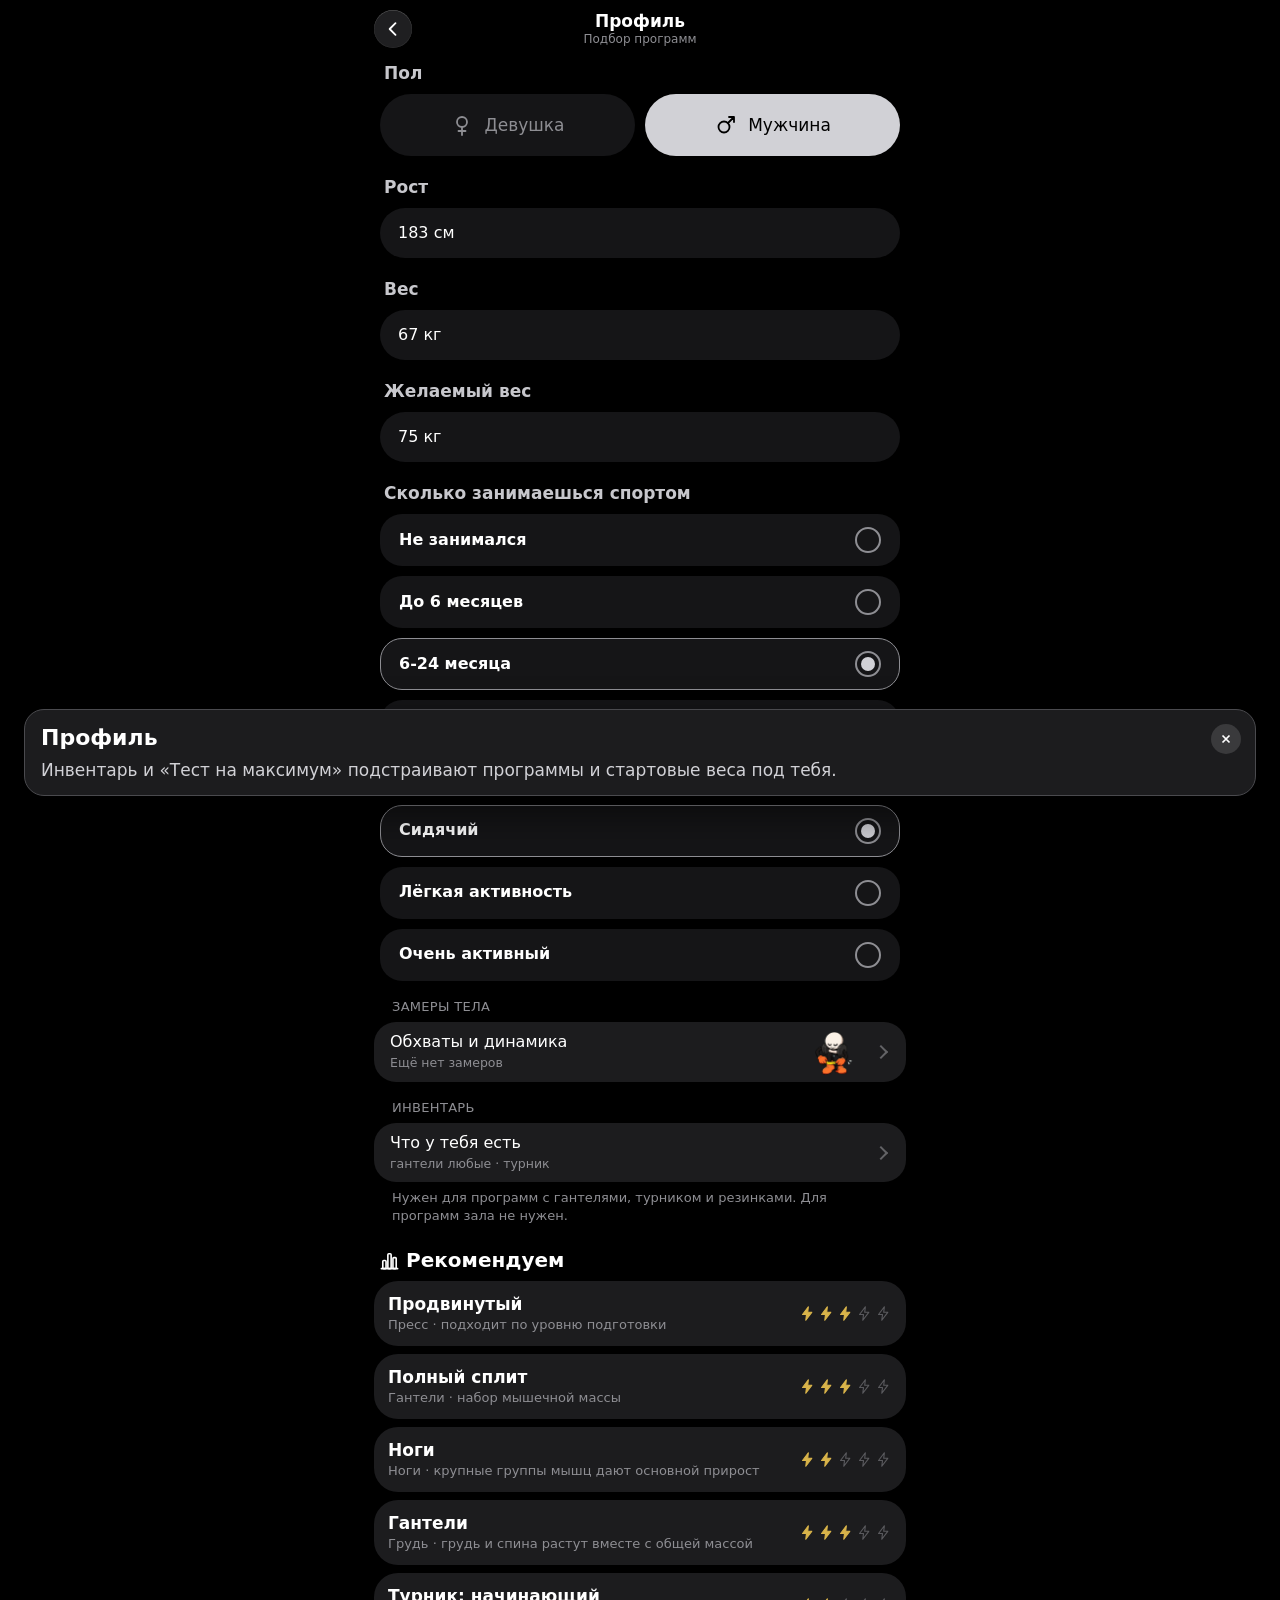
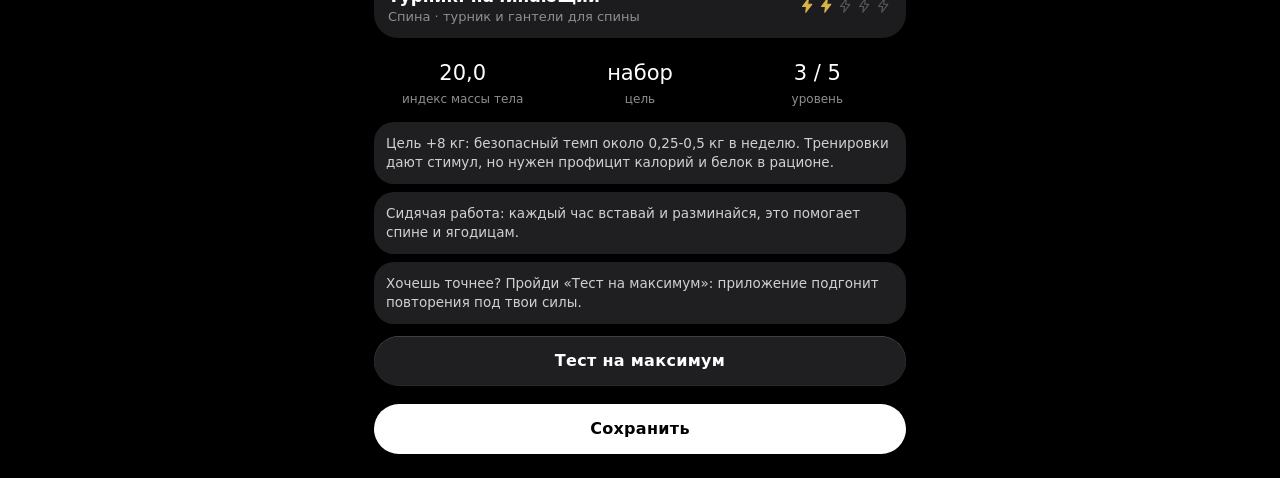
==== commit 50102a3d: "много что еще и полный перевод EN, тест на максимум по инвентарю, первые подсказки (всегда только од" ====
--- a/index.html
+++ b/index.html
@@ -26,5 +26,6 @@
 <script src="extra.js"></script>
 <script src="ach.js"></script>
 <script src="app.js"></script>
+<script src="more.js"></script>
 </body>
 </html>
--- a/style.css
+++ b/style.css
@@ -599,7 +599,7 @@
 .shr { position: fixed; inset: 0; z-index: 200; background: #0d0d10; display: flex; flex-direction: column; align-items: center; padding: calc(14px + var(--sat)) 0 calc(18px + var(--sab)); overflow: hidden; }
 .shr .shx { position: absolute; right: 16px; top: calc(14px + var(--sat)); width: 46px; height: 46px; }
 .shr h2 { margin: 70px 0 4px; font-size: 28px; font-weight: 700; } .shr p { margin: 0 0 16px; color: #9a9aa0; font-size: 17px; }
-.shseg { margin-bottom: 14px; } .shseg button { padding: 9px 20px; font-size: 16px; }
+.shseg { margin-bottom: 14px; } .shseg button { padding: 9px 14px; font-size: 16px; }
 .shpg { flex: 1; min-height: 0; width: 100%; display: flex; overflow-x: auto; scroll-snap-type: x mandatory; -webkit-overflow-scrolling: touch; scrollbar-width: none; } .shpg::-webkit-scrollbar { display: none; }
 .shp { flex: none; width: 100%; scroll-snap-align: center; display: flex; align-items: center; justify-content: center; padding: 0 18px; } .shp canvas { max-width: 100%; max-height: 100%; width: auto; height: auto; border-radius: 30px; }
 .shr.clr .shp canvas { background: repeating-conic-gradient(#202024 0 25%, #17171a 0 50%) 0 0/24px 24px; }
@@ -1036,3 +1036,137 @@
 .bmih { position: absolute; top: 6px; right: 6px; width: 24px; height: 24px; border-radius: 50%; display: grid; place-items: center; background: var(--glass); -webkit-backdrop-filter: blur(18px); backdrop-filter: blur(18px); padding: 0; }
 .bmih svg { width: 16px; height: 16px; stroke: #fff; fill: none; stroke-width: 2; stroke-linecap: round; }
 .opt.bon { box-shadow: inset 0 0 0 1.5px var(--acc, #ff6b3d); border-radius: 14px; }
+
+/* v88 compact sizes, sheet titles, scrolling segs, swipe delete */
+.big { padding: 0; height: 50px; line-height: 50px; font-size: 16px; margin-top: 10px; }
+.wk .big { height: 54px; line-height: 54px; }
+.whd h3 { padding: 0 44px; line-height: 1.2; font-size: 17px; }
+.fbtns button { padding: 0 8px; height: 38px; font-size: 13px; white-space: nowrap; display: grid; place-items: center; }
+.wrow { height: 50px; border-radius: 25px; font-size: 16px; padding: 0 18px; }
+.wopt { padding: 12px 18px; border-radius: 22px; }
+.wopt b { font-size: 16px; } .wopt small { font-size: 13px; margin-top: 1px; }
+.wopt em { font-size: 19px; }
+.seg.wide { display: flex; overflow-x: auto; scrollbar-width: none; max-width: 100%; }
+.seg.wide::-webkit-scrollbar { display: none; }
+.seg.wide button { flex: 1 0 auto; padding: 8px 14px; white-space: nowrap; }
+.segrow { overflow: hidden; }
+.pstep button { height: 46px; } .nin { min-height: 0; }
+.opt { padding-top: 11px; padding-bottom: 11px; }
+.swr { position: relative; overflow: hidden; }
+.swr > .fe, .swr > .fi { position: relative; z-index: 1; background: var(--card); }
+.swb { position: absolute; right: 8px; top: 50%; transform: translateY(-50%); height: 40px; padding: 0 14px; border-radius: 999px; background: #c8402f; color: #fff; display: flex; align-items: center; gap: 6px; font-size: 14px; font-weight: 600; z-index: 0; }
+.swb svg { width: 18px; height: 18px; stroke: #fff; fill: none; stroke-width: 2; stroke-linecap: round; stroke-linejoin: round; }
+.segrow .seg.wide, .grp .seg.wide { flex: 1; min-width: 0; }
+.seg.wide button { padding: 9px 14px !important; }
+
+/* v89 */
+.pcard .pmas { position: absolute; right: 14px; top: 50px; height: 92px; width: auto; max-width: 130px; object-fit: contain; pointer-events: none; z-index: 0; }
+.pcard.hasm span { right: auto; left: 16px; bottom: 34px; max-width: 58%; }
+.toast.act { display: flex; align-items: center; gap: 14px; pointer-events: auto; text-align: left; }
+.toast .tund { background: #000; color: #fff; border: 0; border-radius: 12px; padding: 7px 14px; font-size: 14px; font-weight: 600; }
+.fhid { display: block; margin: 12px auto 4px; background: transparent; color: var(--dim); font-size: 13px; padding: 8px 14px; border-radius: 14px; border: 1px solid var(--line); }
+.bkb { margin: 0 14px 10px; padding: 12px 14px; border-radius: 20px; background: var(--glass, rgba(255,255,255,.08)); border: 1px solid var(--line); display: flex; flex-direction: column; gap: 10px; }
+.bkb b { display: block; font-size: 15px; } .bkb small { color: var(--dim); font-size: 12px; display: block; margin-top: 2px; }
+.bkbt { display: flex; gap: 8px; } .bkbt button { flex: 1; height: 36px; border-radius: 14px; border: 1px solid var(--line); background: transparent; color: var(--fg, #fff); font-size: 14px; }
+.bkbt button[data-bk="now"] { background: #ff6b3d; border-color: #ff6b3d; color: #000; font-weight: 600; }
+
+/* v92: кнопки отдыха на экране тренировки */
+.wk .btnslot .row2 { margin: 8px 16px 0; align-items: stretch; }
+.wk .btnslot .row2 .big { margin: 0; align-self: auto; display: flex; align-items: center; justify-content: center; line-height: 1.1; padding: 14px 0; }
+.wk .btnslot .big { display: flex; align-items: center; justify-content: center; line-height: 1.1; }
+
+/* v93: текущее упражнение в плане */
+.plr { border: 1.5px solid transparent; }
+.plr.cur { background: #2a1f1c; border-color: #ff6b3d; opacity: 1; }
+
+/* v95: добавки, шаблоны, избранное в поиске, итоги недели */
+.fsh { padding: 12px 16px 4px; font-size: 12.5px; font-weight: 600; color: var(--dim); letter-spacing: .4px; text-transform: uppercase; }
+.fvm { color: #d9b44a; margin-right: 5px; } .fvm svg { width: 12px; height: 12px; fill: currentColor; stroke: none; vertical-align: -1px; }
+.sup, .tpl { display: flex; align-items: center; gap: 10px; padding: 10px 4px; border-bottom: .5px solid rgba(255,255,255,.08); }
+.sup .sn { flex: 1; min-width: 0; } .sup .sn b, .tpb b { display: block; font-size: 16px; font-weight: 500; } .sup .sn small, .tpb small { color: var(--dim); font-size: 12.5px; }
+.sup .sc { display: flex; align-items: center; gap: 8px; } .sup .sc button { width: 34px; height: 34px; border-radius: 50%; background: rgba(120,120,128,.26); font-size: 20px; line-height: 1; display: grid; place-items: center; }
+.sup .sc b { min-width: 22px; text-align: center; font-size: 17px; } .sup .sc b.ok { color: #ff6b3d; }
+.sx { width: 30px; height: 30px; border-radius: 50%; display: grid; place-items: center; color: var(--dim); flex: none; } .sx svg { width: 16px; height: 16px; stroke: currentColor; fill: none; stroke-width: 2; }
+.tpb { flex: 1; text-align: left; min-width: 0; }
+.sugs { flex-wrap: wrap; } .sugs button.on { background: #ff6b3d; color: #fff; }
+.xhd { display: flex; align-items: center; gap: 12px; margin: 10px 14px 0; padding: 16px; background: var(--card); border-radius: 20px; }
+.xhd > div { flex: 1; } .xhd b { display: block; font-size: 20px; font-weight: 600; } .xhd small { display: block; margin-top: 4px; color: var(--dim); font-size: 14px; line-height: 1.4; }
+.xhd .xwm { width: 64px; height: 64px; object-fit: contain; flex: none; }
+.xtx { margin: 0 14px; padding: 4px 16px; background: var(--card); border-radius: 20px; } .xtx p { margin: 0; padding: 10px 0; font-size: 15px; line-height: 1.45; border-bottom: .5px solid rgba(255,255,255,.08); } .xtx p:last-child { border-bottom: 0; }
+.xrc { margin: 0 14px; padding: 4px 16px; background: var(--card); border-radius: 20px; } .xrc > div { display: flex; gap: 12px; padding: 11px 0; border-bottom: .5px solid rgba(255,255,255,.08); font-size: 15px; line-height: 1.45; } .xrc > div:last-child { border-bottom: 0; }
+.xrc i { font-style: normal; flex: none; width: 24px; height: 24px; border-radius: 50%; background: #ff6b3d; color: #fff; font-size: 13px; font-weight: 600; display: grid; place-items: center; margin-top: 1px; }
+.sugs button { white-space: nowrap; flex: 0 0 auto; padding: 0 14px; }
+.fbtns { overflow-x: auto; scrollbar-width: none; } .fbtns::-webkit-scrollbar { display: none; } .fbtns button { flex: 1 0 auto; }
+
+/* v96: предложения по весам с подтверждением */
+.xpp { display: flex; align-items: center; gap: 10px; padding: 10px 0; border-top: .5px solid rgba(255,255,255,.1); } .xpp > div:first-child { flex: 1; min-width: 0; }
+.xpp b { display: block; font-size: 15px; font-weight: 500; } .xpp small { display: block; color: var(--dim); font-size: 13px; margin-top: 2px; }
+.xpb { display: flex; gap: 6px; flex: none; } .xpb button { height: 34px; padding: 0 12px; border-radius: 17px; background: #ff6b3d; color: #fff; font-size: 13.5px; font-weight: 600; } .xpb button.sec { background: rgba(120,120,128,.3); color: #fff; font-weight: 500; }
+.xpp.no { opacity: .6; } .xpall { display: block; width: 100%; height: 42px; margin-top: 8px; border-radius: 21px; background: #f2f2f7; color: #000; font-size: 15px; font-weight: 600; }
+
+/* v97: размер текста и контраст */
+html[data-tsz="2"] { -webkit-text-size-adjust: 112%; text-size-adjust: 112%; } html[data-tsz="3"] { -webkit-text-size-adjust: 125%; text-size-adjust: 125%; }
+@supports not (-webkit-touch-callout: none) { html[data-tsz="2"] { zoom: 1.1; } html[data-tsz="3"] { zoom: 1.2; } }
+html[data-hc] { --dim: #bcbcc2; --dim2: #8e8e93; --line: #48484a; }
+
+/* v98: вернусь позже, перенос дня */
+.wipc { display: flex; align-items: center; gap: 10px; margin: 10px 14px 0; padding: 14px 16px; background: var(--card); border-radius: 20px; border: 1.5px solid #ff6b3d; } .wipc > div:first-child { flex: 1; min-width: 0; }
+.wipc b { display: block; font-size: 16px; font-weight: 600; } .wipc small { display: block; color: var(--dim); font-size: 13px; margin-top: 2px; }
+.twc[data-twd] { cursor: pointer; } .twc.mv span { color: #ff6b3d; }
+.mvl { flex-wrap: wrap; } .mvl button { white-space: nowrap; flex: 0 0 auto; padding: 0 14px; }
+
+.wipc { flex-direction: column; align-items: stretch; gap: 10px; } .wipc .xpb { width: 100%; } .wipc .xpb button { flex: 1; height: 40px; border-radius: 20px; font-size: 15px; }
+
+/* v99: подсказки-анимации */
+@keyframes nBounce { 0%, 100% { transform: translateY(0); } 30% { transform: translateY(-7px); } 60% { transform: translateY(0); } 80% { transform: translateY(-3px); } }
+@keyframes nStar { 0%, 100% { transform: scale(1); } 40% { transform: scale(1.3); } }
+@keyframes nRing { 0% { box-shadow: 0 0 0 0 rgba(255,107,61,.75); } 100% { box-shadow: 0 0 0 14px rgba(255,107,61,0); } }
+.twc.nudge { animation: nBounce 1s ease 2; } .pfav.nudge { animation: nStar .7s ease 3; } .plbtn.nudge { animation: nRing 1s ease-out 3; }
+
+/* v100 */
+.mnote { width: 100%; background: transparent; color: var(--fg); border: 0; resize: none; font: inherit; font-size: 15px; line-height: 1.4; outline: none; padding: 0 0 8px; }
+.mxnote { position: relative; z-index: 2; text-align: center; color: var(--dim); font-size: 13px; padding: 0 28px; margin-top: 2px; }
+.mdl small { display: block; color: var(--dim); font-size: 13px; margin: 4px 0 10px; }
+
+/* v101: покупки, меню, сегодня, цели */
+.shr2 { gap: 12px; } .shr2 span { flex: 1; font-size: 16px; } .shr2.dn span { text-decoration: line-through; color: var(--dim); }
+.shc { width: 26px; height: 26px; border-radius: 50%; border: 1.5px solid #636366; flex: none; display: grid; place-items: center; } .shr2.dn .shc { background: #ff6b3d; border-color: #ff6b3d; } .shc svg { width: 15px; height: 15px; stroke: #fff; fill: none; stroke-width: 3; stroke-linecap: round; stroke-linejoin: round; }
+.mtiles2 { display: grid; grid-template-columns: 1fr 1fr; gap: 10px; margin: 0 14px; } .mtl { text-align: left; background: var(--card); border-radius: 18px; padding: 12px 14px; } .mtl b { display: block; font-size: 17px; font-weight: 600; } .mtl small { display: block; color: var(--dim); font-size: 12.5px; margin-top: 2px; }
+.mtl .wbar { display: block; height: 4px; border-radius: 2px; background: #2c2c2e; margin-top: 8px; overflow: hidden; } .mtl .wbar u, .gr .wbar u { display: block; height: 100%; background: #ff6b3d; border-radius: 2px; }
+.gr { gap: 10px; } .gr > div { flex: 1; min-width: 0; } .gr b { display: block; font-size: 16px; font-weight: 500; } .gr small { display: block; color: var(--dim); font-size: 13px; margin-top: 2px; } .gr .wbar { display: block; height: 5px; border-radius: 3px; background: #2c2c2e; margin-top: 8px; overflow: hidden; } .gr.dn { opacity: .65; }
+.note .mnote { padding: 0 !important; margin: 0 0 6px; width: 100%; display: block; min-height: 44px; }
+#shin { padding-left: 16px !important; }
+
+.rsr { gap: 10px; }
+.rsr > div:first-child { flex: 1; min-width: 0; }
+.rstp { display: flex; align-items: center; gap: 6px; flex: none; }
+.rstp b { min-width: 46px; text-align: center; font-weight: 600; font-variant-numeric: tabular-nums; }
+.rstp button { width: 32px; height: 32px; border-radius: 50%; border: 0; background: rgba(120,120,128,.24); color: #fff; font-size: 18px; line-height: 1; }
+.rstp .rrs { background: none; color: #ff6b3d; font-size: 18px; width: 28px; }
+.rstp .rrs[hidden] { display: none; }
+.mxss { margin: 4px 0 8px; font-size: 13px; color: #ff6b3d; text-align: center; }
+
+.mtiles2 { margin-bottom: 12px; }
+.shhint { display: block; text-align: center; color: var(--dim); font-size: 13px; padding: 0 24px 8px; }
+.shhint[hidden] { display: none; }
+
+.scv { position: relative; }
+.sctorch { position: absolute; right: 10px; bottom: 10px; z-index: 3; width: 44px; height: 44px; border-radius: 50%; border: 0; background: rgba(0,0,0,.55); color: #fff; display: grid; place-items: center; }
+.sctorch svg { width: 22px; height: 22px; }
+.sctorch.on { background: #ff6b3d; }
+
+.dots i.cur { background: #ff6b3d; }
+.dots i.nx { animation: dnx 1.5s ease-in-out infinite; }
+@keyframes dnx { 0%, 100% { background: #444; transform: scale(1); } 50% { background: #ff6b3d; transform: scale(1.35); } }
+.sctorch { background: rgba(255,255,255,.2); color: rgba(255,255,255,.8); backdrop-filter: blur(6px); -webkit-backdrop-filter: blur(6px); }
+.sctorch.on { background: rgba(255,255,255,.2); color: rgba(255,107,61,.85); }
+.sctorch.on svg { filter: drop-shadow(0 0 4px rgba(255,107,61,.6)); }
+
+.mtl:last-child:nth-child(odd) { grid-column: 1 / -1; }
+.mtr { background: none; border: 0; color: inherit; text-align: left; flex: 1; padding: 0; }
+.mtr b { display: block; font-weight: 600; } .mtr small { display: block; color: var(--dim); font-size: 13px; margin-top: 2px; }
+.opt.dn .mtr { opacity: .45; text-decoration: line-through; }
+#mtx { margin: 0 0 10px; }
+.screen .grp + .grp { margin-top: 12px; }
+
+.wipc.mpl { margin-bottom: 12px; }
